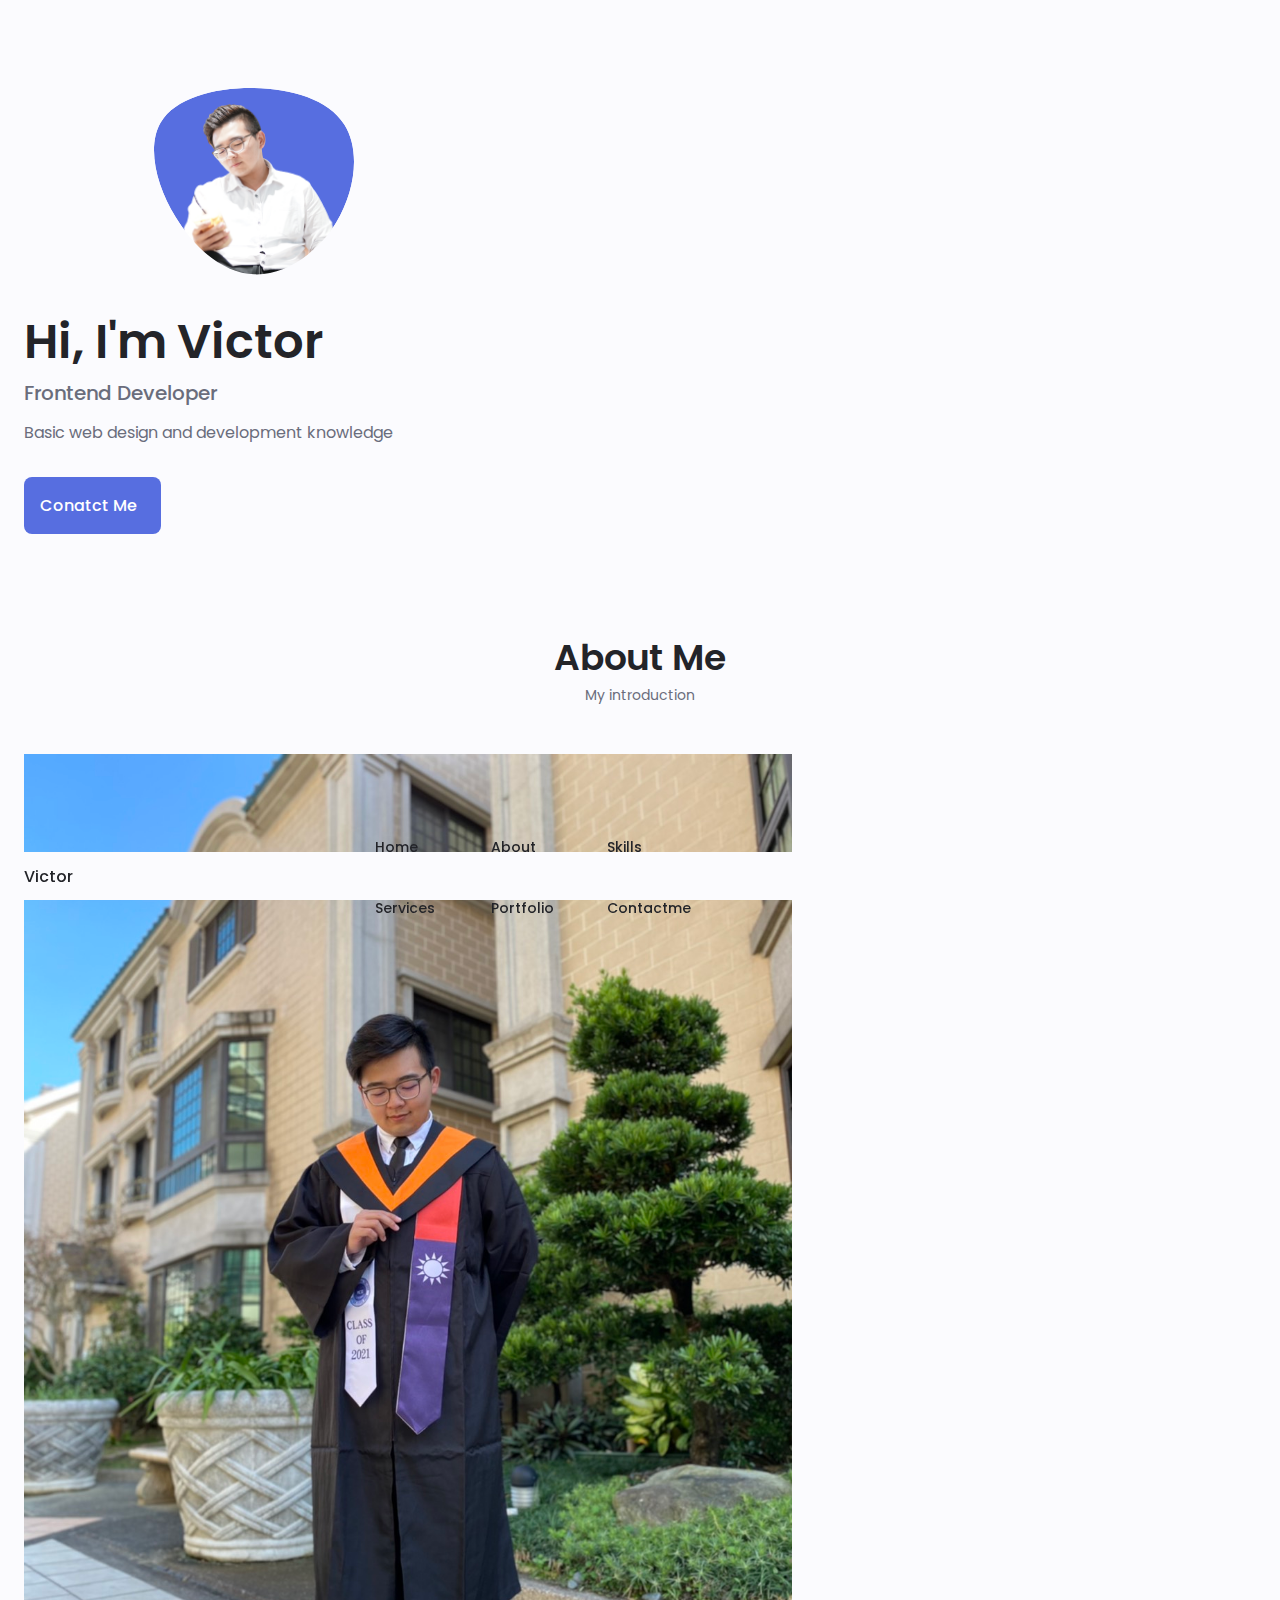
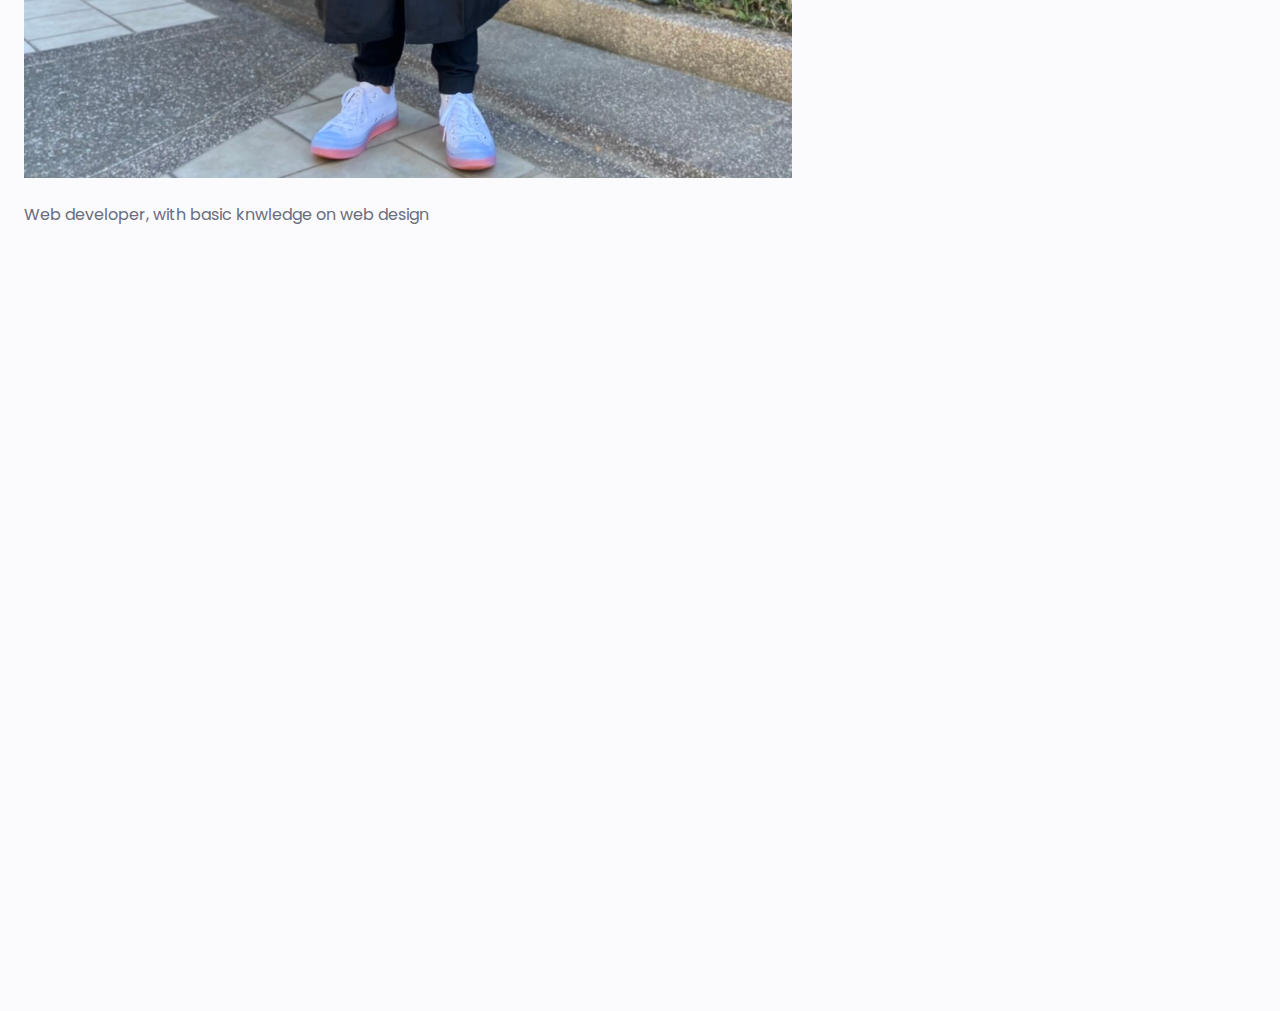
==== Portfolio/index.html @ cc488080 "." ====
<!DOCTYPE html>
<html lang="en">
  <head>
    <meta charset="UTF-8" />
    <meta name="viewport" content="width=device-width, initial-scale=1.0" />
    <!--======================== UNICONS ===========================-->
    <link
      rel="stylesheet"
      href="https://unicons.iconscout.com/release/v4.0.0/css/line.css"
    />
    <!--======================== CSS ===========================-->
    <link rel="stylesheet" href="css/style.css" />
    <title>Portfolio</title>
  </head>
  <body>
    <!--==================== HEADER ====================-->
    <header class="header" id="header">
      <nav class="nav container">
        <a href="#" class="nav__logo">Victor</a>

        <div class="nav__menu" id="nav-menu">
          <ul class="nav__list grid">
            <li class="nav__item">
              <a href="#home" class="nav__link">
                <i class="uil uil-estate nav__icon"></i> Home
              </a>
            </li>
            <li class="nav__item">
              <a href="#about" class="nav__link">
                <i class="uil uil-user nav__icon"></i> About
              </a>
            </li>
            <li class="nav__item">
              <a href="#skills" class="nav__link">
                <i class="uil uil-file-alt nav__icon"></i> Skills
              </a>
            </li>
            <li class="nav__item">
              <a href="#services" class="nav__link">
                <i class="uil uil-briefcase-alt nav__icon"></i> Services
              </a>
            </li>
            <li class="nav__item">
              <a href="#portfolio" class="nav__link">
                <i class="uil uil-scenery nav__icon"></i> Portfolio
              </a>
            </li>
            <li class="nav__item">
              <a href="#contact" class="nav__link">
                <i class="uil uil-message nav__icon"></i> Contactme
              </a>
            </li>
          </ul>
          <i class="uil uil-times nav__close" id="nav-close"></i>
        </div>
        <div class="nav__btns">
          <div class="nav__toggle" id="nav-toggle">
            <i class="uil uil-apps"></i>
          </div>
        </div>
      </nav>
    </header>

    <!--==================== MAIN ====================-->
    <main class="main">
      <!--==================== HOME ====================-->
      <section class="home section" id="home">
        <div class="home__container container grid">
          <div class="home__content grid">
            <div class="home__social">
              <a
                href="https://www.linkedin.com/in/%E5%A5%95%E5%BD%AC-%E5%BE%90-7a8125211/"
                target="_blank"
                class="home__social-icon"
              >
                <i class="uil uil-linkedin-alt"></i>
              </a>
              <a
                href="https://www.instagram.com/victor.0203/"
                target="_blank"
                class="home__social-icon"
              >
                <i class="uil uil-instagram"></i>
              </a>
              <a
                href="https://github.com/hi4u44r306"
                target="_blank"
                class="home__social-icon"
              >
                <i class="uil uil-github-alt"></i>
              </a>
            </div>
            <div class="div home__img">
              <svg
                class="home__blob"
                viewBox="0 0 200 187"
                xmlns="http://www.w3.org/2000/svg"
                xmlns:xlink="http://www.w3.org/1999/xlink"
              >
                <mask id="mask0" mask-type="alpha">
                  <path
                    d="M190.312 36.4879C206.582 62.1187 201.309 102.826 182.328 134.186C163.346 165.547 
                    130.807 187.559 100.226 186.353C69.6454 185.297 41.0228 161.023 21.7403 129.362C2.45775 
                    97.8511 -7.48481 59.1033 6.67581 34.5279C20.9871 10.1032 59.7028 -0.149132 97.9666 
                    0.00163737C136.23 0.303176 174.193 10.857 190.312 36.4879Z"
                  />
                </mask>
                <g mask="url(#mask0)">
                  <path
                    d="M190.312 36.4879C206.582 62.1187 201.309 102.826 182.328 134.186C163.346 
                    165.547 130.807 187.559 100.226 186.353C69.6454 185.297 41.0228 161.023 21.7403 
                    129.362C2.45775 97.8511 -7.48481 59.1033 6.67581 34.5279C20.9871 10.1032 59.7028 
                    -0.149132 97.9666 0.00163737C136.23 0.303176 174.193 10.857 190.312 36.4879Z"
                  />
                  <image
                    class="home__blob-img"
                    x="6"
                    y="-35"
                    xlink:href="img/me.jpg"
                  />
                </g>
              </svg>
            </div>

            <div class="home__data">
              <h1 class="home__title">Hi, I'm Victor</h1>
              <h3 class="home__subtitle">Frontend Developer</h3>
              <p class="home__description">
                Basic web design and development knowledge
              </p>
              <a href="#contact" class="button button--flex">
                Conatct Me <i class="uil uil-message button__icon"></i>
              </a>
            </div>
          </div>
          <div class="div home__scroll">
            <a href="#about" class="home__scroll-button button--flex">
              <i class="uil uil-mouse-alt home__scroll-mouse"></i>
              <span class="home__scroll-name">Scroll down</span>
              <i class="uil uil-arrow-down home__scroll-arrow"></i>
            </a>
          </div>
        </div>
      </section>

      <!--==================== ABOUT ====================-->
      <section class="about section" id="about">
        <h2 class="section__title">About Me</h2>
        <span class="section__subtitle">My introduction</span>

        <div class="about__container container grid">
          <img src="img/victor.jpg" alt="" class="about__img" />
          <div class="about__data">
            <p class="about__description">
              Web developer, with basic knwledge on web design
            </p>
          </div>
        </div>
      </section>

      <!--==================== SKILLS ====================-->
      <section class="skills section" id="skills"></section>

      <!--==================== QUALIFICATION ====================-->
      <section class="qualification section"></section>

      <!--==================== SERVICES ====================-->
      <section class="services section" id="services"></section>

      <!--==================== PORTFOLIO ====================-->
      <section class="portfolio section" id="portfolio"></section>

      <!--==================== PROJECT IN MIND ====================-->
      <section class="project section"></section>

      <!--==================== TESTIMONIAL ====================-->
      <section class="testimonial section"></section>

      <!--==================== CONTACT ME ====================-->
      <section class="contact section" id="contact"></section>
    </main>

    <!--==================== FOOTER ====================-->
    <footer class="footer"></footer>

    <!--==================== SCROLL TOP ====================-->

    <!--==================== SWIPER JS ====================-->
    <script src=""></script>

    <!--==================== MAIN JS ====================-->
    <script src="js/main.js"></script>
  </body>
</html>
---- Portfolio/css/style.css ----
/* =============Google Fonts ============*/
@import url('https://fonts.googleapis.com/css2?family=Poppins:wght@400;500;600&display=swap');

/* ============= Variables Css ============*/
:root {
    --header-height: 3rem;

    /* ============Colors===========*/
    --hue-color: 230;
    /* HSL Color */
    --first-color: hsl(var(--hue-color), 69%, 61%);
    --first-color-second: hsl(var(--hue-color), 69%, 61%);
    --first-color-alt: hsl(var(--hue-color), 57%, 53%);
    --first-color-lighter:hsl(var(--hue-color), 92%, 85%);
    --title-color:hsl(var(--hue-color), 8%, 15%);
    --text-color:hsl(var(--hue-color), 8%, 45%);
    --text-color-light: hsl(var(--hue-color), 8%, 65%);
    --input-color: hsl(var(--hue-color), 70%, 96%);
    --body-color: hsl(var(--hue-color), 60%, 99%);
    --container-color: #fff;

    /*========== Font and typography ==========*/
    --body-font:'Poppins', sans-serif; ;

    /* .5rem = 8px, 1rem = 16px, 1.5rem = 24px ... */
    --big-font-size: 2rem ;
    --h1-font-size: 1.5rem;
    --h2-font-size: 1.25rem ;
    --h3-font-size: 1.125rem ;
    --normal-font-size: .938rem ;
    --small-font-size: .813rem ;
    --smaller-font-size: .75rem ;

    /*========== Font weight ==========*/
    --font-medium: 500 ;
    --font-semi-bold: 600;

    /*========== Margenes Bottom ==========*/
    /* .25rem = 4px, .5rem = 8px, .75rem = 12px ... */
    --mb-0-25: .25rem;
    --mb-0-5: .5rem;
    --mb-0-75: .75rem;
    --mb-1: 1rem;
    --mb-1-5: 1.5rem;
    --mb-2: 2rem;
    --mb-2-5: 2.5rem;
    --mb-3: 3rem;

    /*========== z index ==========*/
    --z-tooltip: 10;
    --z-fixed: 100;
    --z-modal: 1000;
}

/* Font size for large devices */
@media screen and (min-width: 968px) {
    :root {
        --big-font-size: 3rem ;
        --h1-font-size: 2.25rem;
        --h2-font-size: 1.5rem;
        --h3-font-size: 1.25rem;
        --normal-font-size: 1rem;
        --small-font-size: .875rem;
        --smaller-font-size: .813rem;
    }
}

/*========== Variables Dark theme ==========*/


/*========== Button Dark/Light ==========*/


/*==================== BASE ====================*/
*{
    box-sizing: border-box;
    padding: 0;
    margin: 0;
}

html{
    scroll-behavior: smooth;
}

body{
    margin: 0 0 var(--header-height) 0;
    font-family: var(--body-font);
    font-size: var(--normal-font-size);
    background-color: var(--body-color);
    color: var(--text-color);
}

h1,h2,h3,h4{
    color: var(--title-color);
    font-weight: var(--font-semi-bold);
}

ul{
    list-style: none;
}

a{
    text-decoration: none;
}

img{
    max-width: 100%;
    height: auto;
}
/*==================== REUSABLE CSS CLASSES ====================*/
.section{
    padding: 2rem 0 4rem;
}

.section__title{
    font-size: var(--h1-font-size);
}

.section__subtitle{
    display: block;
    font-size: var(--small-font-size);
    margin-bottom: var(--mb-3);
}

.section__title,
.section__subtitle{
    text-align: center;
}

/*==================== LAYOUT ====================*/
.container{
    max-width: 768px;
    margin-left: var(--mb-1-5);
    margin-right: var(--mb-1-5);
}

.grid{
    display: grid;
    gap: 1.5rem;
}

.header{
    width: 100%;
    position: fixed;
    bottom: 0;
    left:0;
    z-index: var(--z-fixed);
    background-color: var(--body-color);
}
/*==================== NAV ====================*/
.nav{
    max-width: 968px;
    height: var(--header-height);
    display: flex;
    justify-content: space-between;
    align-items: center;
} 

.nav__logo,
.nav__toggle{
    color: var(--title-color);
    font-weight: var(--font-medium);
}

.nav__logo:hover{
    color: var(--first-color);
}

.nav__toggle{
    font-size: 1.1rem;
    cursor: pointer;
}

.nav__toggle:hover{
    color:var(--first-color)
}

@media screen and (max-width: 767px) {
    .nav__menu{
        position: fixed;
        bottom: -100%;
        left: 0;
        width: 100%;
        background-color: var(--body-color);
        padding: 2rem 1.5rem 4rem;
        box-shadow: 0 -1px 4px rgba(0,0,0,.15);
        border-radius: 1.5rem 1.5rem 0 0;
        transition: .3s;
    }
}

.nav__list{
    grid-template-columns: repeat(3, 1fr);
    gap: 2rem;
}

.nav__link{
    display: block;
    flex-direction: column;
    align-items: center;
    font-size: var(--small-font-size);
    color: var(--title-color);
    font-weight: var(--font-medium);
}

.nav__link:hover{
    color:var(--first-color);
}

.nav__icon{
    font-size: 1.2rem;
}

.nav__close{
    position: absolute;
    right: 1.3rem;
    bottom: .5rem;
    font-size: 1.5rem;
    cursor: pointer;
    color: var(--first-color);
}

.nav_close:hover{
    color: var(--first-color-alt);
}
/* show menu */
.show-menu{
    bottom: 0;
}

/* Active link */


/* Change background header */


/*==================== HOME ====================*/
.home__container{
    gap: 1rem;
}

.home__content{
    grid-template-columns: .5fr 3fr;
    padding-top: 3.5rem;
    align-items: center;
}

.home__social{
    display: grid;
    grid-template-columns: max-content;
    row-gap: 1rem;
}

.home__social-icon{
    font-size: 1.25rem;
    color: var(--first-color);
}

.home__social-icon:hover{
    color: var(--first-color-alt);
}

.home__blob{
    width: 200px;
    fill: var(--first-color);
}

.home__blob-img{
    width: 200px;
}

.home__data{
    grid-column: 1/3;
}

.home__title{
    font-size: var(--big-font-size);
}

.home__subtitle{
    font-size: var(--h3-font-size);
    color: var(--text-color);
    font-weight: var(--font-medium);
    margin-bottom: var(--mb-0-75);
}

.home__description{
    margin-bottom: var(--mb-2);
}

.home__scroll{
    display: none;
}

.home__scroll-button{
    color: var(--first-color);
    transition: .3s;
}

.home__scroll-button:hover{
    transform: translateY(.25rem);
}

.home__scroll-mouse{
    font-size: 2rem;
}

.home__scroll-name{
    font-size: var(--small-font-size);
    color: var(--title-color);
    font-weight: var(--font-medium);
    margin-right: var(--mb-0-25);
}

.home__scroll-arrow{
    font-size: 1.25rem;
}
/*==================== BUTTONS ====================*/
.button{
    display: inline-block;
    background-color: var(--first-color);
    color: #fff;
    padding: 1rem;
    border-radius: .5rem;
    font-weight: var(--font-medium);
}

.button:hover{
    background-color: var(--first-color-alt);
}

.button__icon{
    font-size: 1.25rem;
    margin-left: var(--mb-0-5);
    transition: .3s;
}

.button--flex{
    display: inline-flex;
    align-items: center;
}

/*==================== ABOUT ====================*/


/*==================== SKILLS ====================*/


/*==================== QUALIFICATION ====================*/


/*==================== SERVICES ====================*/


/* Active Modal */


/*==================== PORTFOLIO ====================*/


/*==================== PROJECT IN MIND ====================*/


/*==================== TESTIMONIAL ====================*/


/*==================== CONTACT ME ====================*/


/*==================== FOOTER ====================*/


/*========== SCROLL UP ==========*/


/* Show scroll */


/*========== SCROLL BAR ==========*/


/*==================== MEDIA QUERIES ====================*/
/* For small devices */


/* For medium devices */


/* For large devices */
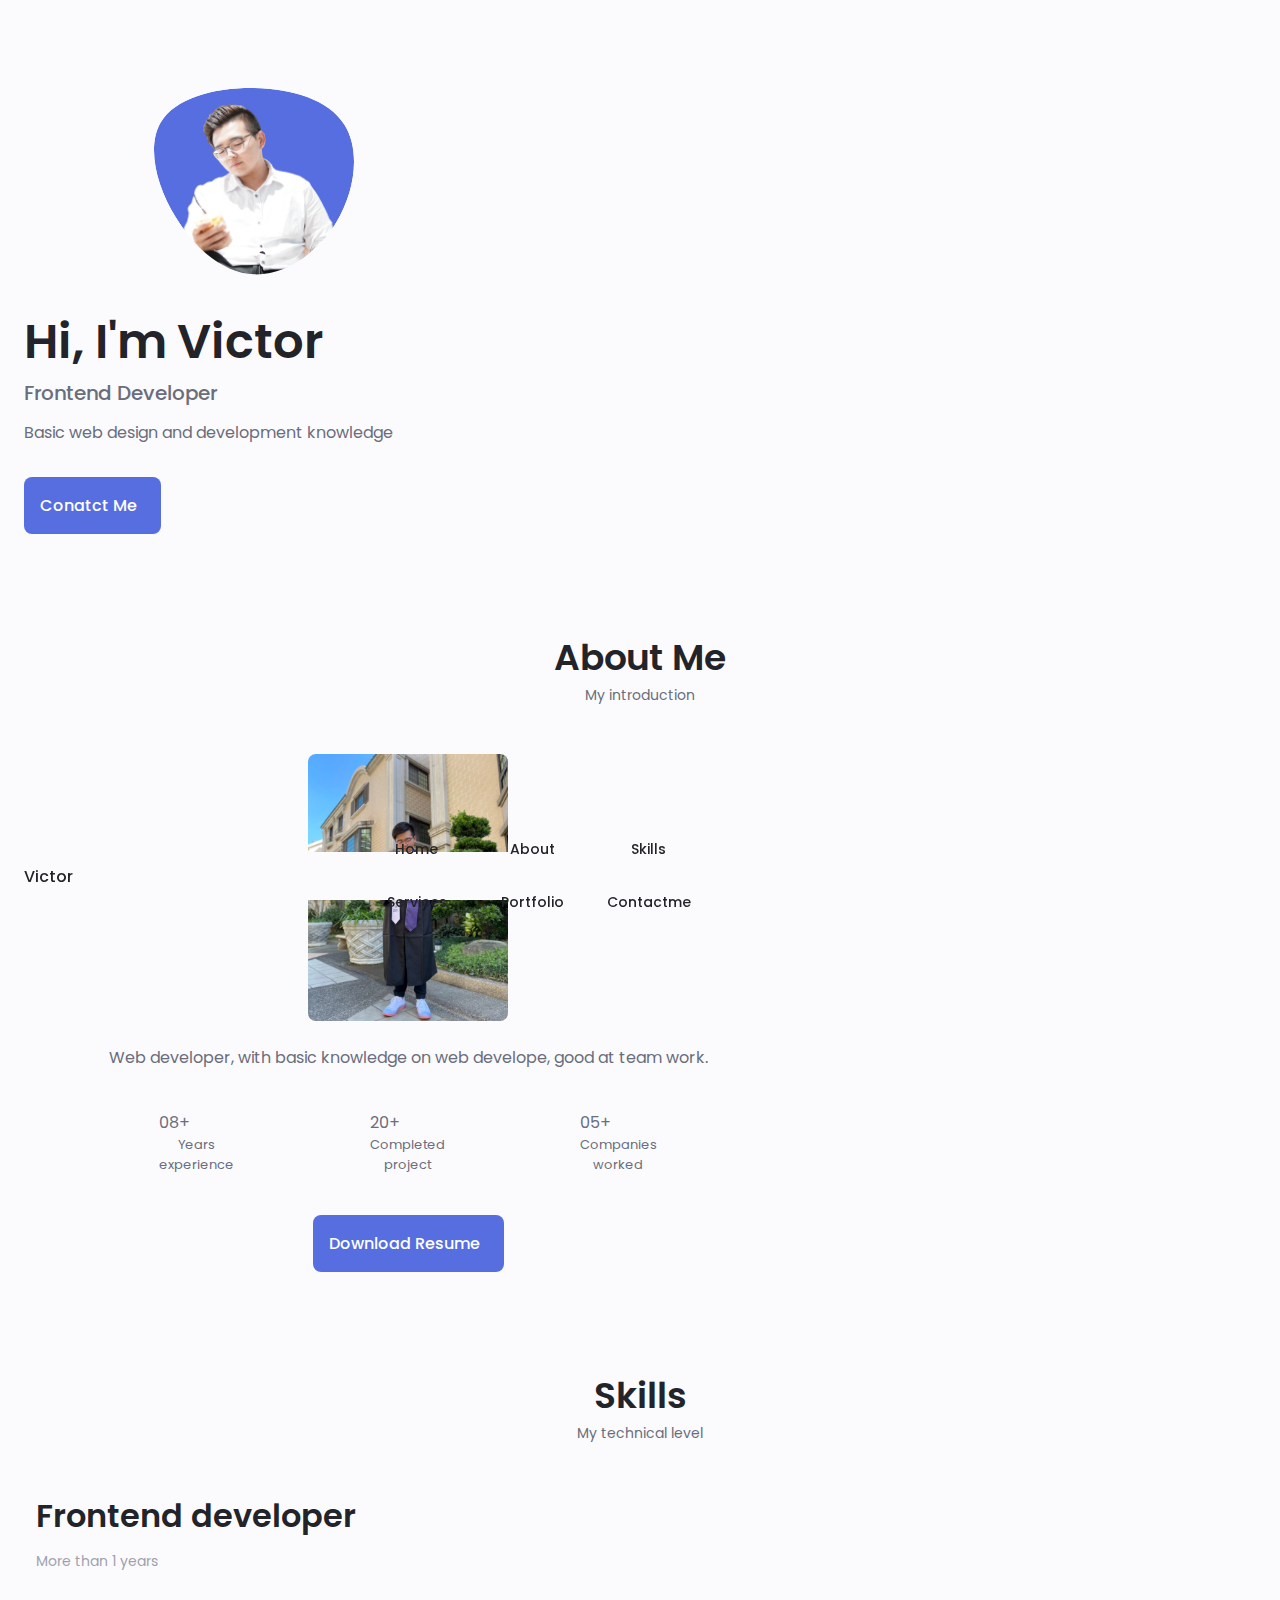
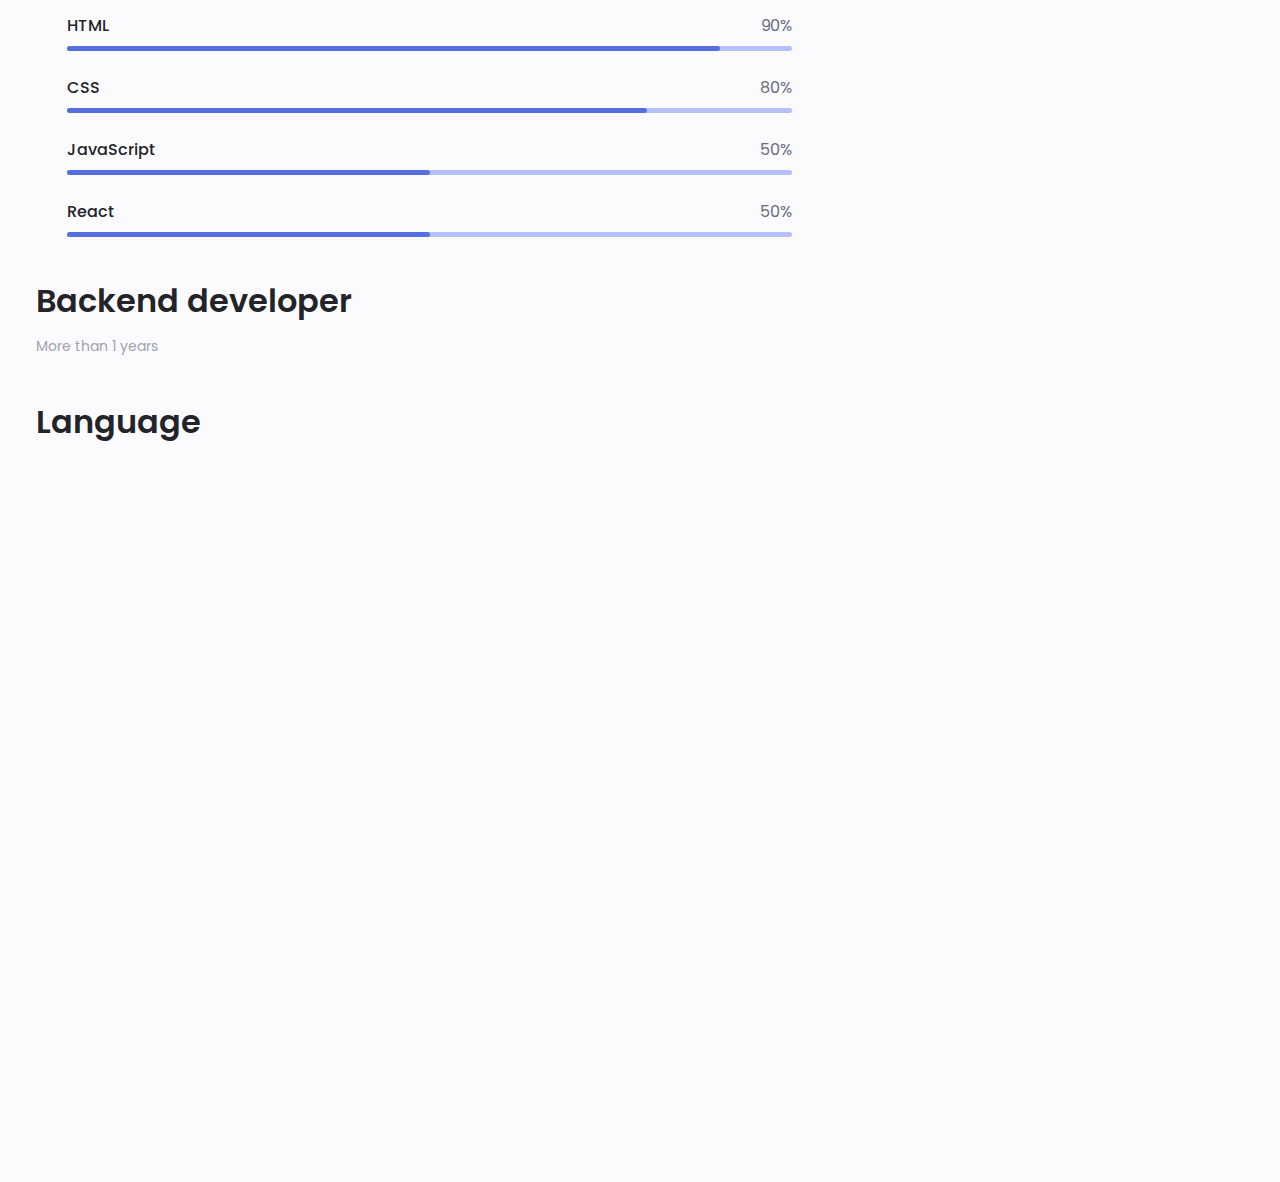
==== commit a375947a: "need to fix toggle skills part" ====
--- a/Portfolio/index.html
+++ b/Portfolio/index.html
@@ -152,14 +152,184 @@
           <img src="img/victor.jpg" alt="" class="about__img" />
           <div class="about__data">
             <p class="about__description">
-              Web developer, with basic knwledge on web design
+              Web developer, with basic knowledge on web develope, good at team
+              work.
             </p>
+            <div class="about__info">
+              <div>
+                <span class="about__into-title">08+</span>
+                <span class="about__info-name">Years <br />experience</span>
+              </div>
+              <div>
+                <span class="about__into-title">20+</span>
+                <span class="about__info-name">Completed <br />project</span>
+              </div>
+              <div>
+                <span class="about__into-title">05+</span>
+                <span class="about__info-name">Companies<br />worked</span>
+              </div>
+            </div>
+            <div class="about__buttons">
+              <a download="" href="pdf/resume.pdf" class="button button--flex">
+                Download Resume<i class="uil uil-download-alt button__icon"></i>
+              </a>
+            </div>
           </div>
         </div>
       </section>
 
       <!--==================== SKILLS ====================-->
-      <section class="skills section" id="skills"></section>
+      <section class="skills section" id="skills">
+        <h2 class="section__title">Skills</h2>
+        <span class="section__subtitle">My technical level</span>
+
+        <div class="skills__container container grid">
+          <div>
+            <!--================Skills 1=================-->
+            <div class="skills_content skills__open">
+              <div class="skills__header">
+                <i class="uil uil-brackets-curly skills__icon"></i>
+
+                <div>
+                  <h1 class="skills__titles">Frontend developer</h1>
+                  <span class="skills__subtitle">More than 1 years</span>
+                </div>
+
+                <i class="uil uil-angle-down skills__arrow"></i>
+              </div>
+
+              <div class="skills__list grid">
+                <div class="skills__data">
+                  <div class="skills__titles">
+                    <h3 class="skills__name">HTML</h3>
+                    <span class="skills__number">90%</span>
+                  </div>
+                  <div class="skills__bar">
+                    <span class="skills__percentage skills__html"></span>
+                  </div>
+                </div>
+
+                <div class="skills__data">
+                  <div class="skills__titles">
+                    <h3 class="skills__name">CSS</h3>
+                    <span class="skills__number">80%</span>
+                  </div>
+                  <div class="skills__bar">
+                    <span class="skills__percentage skills__css"></span>
+                  </div>
+                </div>
+
+                <div class="skills__data">
+                  <div class="skills__titles">
+                    <h3 class="skills__name">JavaScript</h3>
+                    <span class="skills__number">50%</span>
+                  </div>
+                  <div class="skills__bar">
+                    <span class="skills__percentage skills__js"></span>
+                  </div>
+                </div>
+
+                <div class="skills__data">
+                  <div class="skills__titles">
+                    <h3 class="skills__name">React</h3>
+                    <span class="skills__number">50%</span>
+                  </div>
+                  <div class="skills__bar">
+                    <span class="skills__percentage skills__react"></span>
+                  </div>
+                </div>
+              </div>
+            </div>
+            <!--================Skills 2=================-->
+            <div class="skills_content skills__close">
+              <div class="skills__header">
+                <i class="uil uil-server-network skills__icon"></i>
+                <div>
+                  <h1 class="skills__titles">Backend developer</h1>
+                  <span class="skills__subtitle">More than 1 years</span>
+                </div>
+
+                <i class="uil uil-angle-down skills__arrow"></i>
+              </div>
+
+              <div class="skills__list grid">
+                <div class="skills__data">
+                  <div class="skills__titles">
+                    <h3 class="skills__name">MySQL</h3>
+                    <span class="skills__number">50%</span>
+                  </div>
+                  <div class="skills__bar">
+                    <span class="skills__percentage skills__sql"></span>
+                  </div>
+                </div>
+
+                <div class="skills__data">
+                  <div class="skills__titles">
+                    <h3 class="skills__name">Firebase</h3>
+                    <span class="skills__number">80%</span>
+                  </div>
+                  <div class="skills__bar">
+                    <span class="skills__percentage skills__firebase"></span>
+                  </div>
+                </div>
+
+                <div class="skills__data">
+                  <div class="skills__titles">
+                    <h3 class="skills__name">Python</h3>
+                    <span class="skills__number">60%</span>
+                  </div>
+                  <div class="skills__bar">
+                    <span class="skills__percentage skills__python"></span>
+                  </div>
+                </div>
+              </div>
+            </div>
+            <!--================Skills 3=================-->
+            <div class="skills_content skills__close">
+              <div class="skills__header">
+                <i class="uil uil-letter-chinese-a skills__icon"></i>
+                <div>
+                  <h1 class="skills__titles">Language</h1>
+                </div>
+
+                <i class="uil uil-angle-down skills__arrow"></i>
+              </div>
+
+              <div class="skills__list grid">
+                <div class="skills__data">
+                  <div class="skills__titles">
+                    <h3 class="skills__name">Chinese</h3>
+                    <span class="skills__number">100%</span>
+                  </div>
+                  <div class="skills__bar">
+                    <span class="skills__percentage skills__ch"></span>
+                  </div>
+                </div>
+
+                <div class="skills__data">
+                  <div class="skills__titles">
+                    <h3 class="skills__name">English</h3>
+                    <span class="skills__number">85%</span>
+                  </div>
+                  <div class="skills__bar">
+                    <span class="skills__percentage skills__firebase"></span>
+                  </div>
+                </div>
+
+                <div class="skills__data">
+                  <div class="skills__titles">
+                    <h3 class="skills__name">Taiwanese</h3>
+                    <span class="skills__number">75%</span>
+                  </div>
+                  <div class="skills__bar">
+                    <span class="skills__percentage skills__tw"></span>
+                  </div>
+                </div>
+              </div>
+            </div>
+          </div>
+        </div>
+      </section>
 
       <!--==================== QUALIFICATION ====================-->
       <section class="qualification section"></section>
--- a/Portfolio/css/style.css
+++ b/Portfolio/css/style.css
@@ -32,7 +32,7 @@
     --smaller-font-size: .75rem ;
 
     /*========== Font weight ==========*/
-    --font-medium: 500 ;
+    --font-medium: 500;
     --font-semi-bold: 600;
 
     /*========== Margenes Bottom ==========*/
@@ -195,7 +195,7 @@
 }
 
 .nav__link{
-    display: block;
+    display: flex;
     flex-direction: column;
     align-items: center;
     font-size: var(--small-font-size);
@@ -341,11 +341,159 @@
 }
 
 /*==================== ABOUT ====================*/
+.about__img{
+    width: 200px;
+    border-radius: .5rem;
+    justify-self: center;
+    align-self: center; 
+}
+
+.about__description{
+    text-align: center;
+    margin-bottom: var(--mb-2-5);
+}
+
+.about__info{
+    display: flex;
+    justify-content: space-evenly;
+    margin-bottom: var(--mb-2-5);
+}
+
+.about__info-title{
+    font-size: var(--h2-font-size);
+    font-weight: var(--font-semi-bold);
+    color: var(--title-color);
+}
+
+.about__info-name{
+    font-size: var(--smaller-font-size);
+}
+
+.about__info-title,
+.about__info-name{
+    display: block;
+    text-align: center;
+}
+
+.about__buttons{
+    display: flex;
+    justify-content: center;
+}
 
 
 /*==================== SKILLS ====================*/
-
-
+.skills__container{
+    row-gap: 0;
+}
+
+.skills__header{
+    display: flex;
+    align-items: center;
+    margin-bottom: var(--mb-2-5);
+    cursor: pointer;
+}
+
+.skills__icon,
+.skills__arrow{
+    font-size: 2rem;
+    color: var(--first-color);
+}
+
+.skills__icon{
+    margin-right: var(--mb-0-75);
+}
+
+.skill__title{
+    font-size: var(--h3-font-size);
+}
+
+.skills__subtitle{
+    font-size: var(--small-font-size);
+    color: var(--text-color-light);
+}
+
+.skills__arrow{
+    margin-left: auto;
+    transition: .4s;
+}
+
+.skills__list{
+    row-gap: 1.5rem;
+    padding-left: 2.7rem;
+}
+
+.skills__titles{
+    display: flex;
+    justify-content: space-between;
+    margin-bottom: var(--mb-0-5);
+}
+
+.skills__name{
+    font-size: var(--normal-font-size);
+    font-weight: var(--font-medium);
+}
+
+.skills__bar,
+.skills__percentage{
+    height: 5px;
+    border-radius: .25rem;
+}
+
+.skills__bar{
+    background-color: var(--first-color-lighter);
+}
+
+.skills__percentage{
+    display: block;
+    background-color: var(--first-color);
+}
+/* Frontend Skills */
+.skills__html{
+    width: 90%;
+}
+.skills__css{
+    width: 80%;
+}
+.skills__js{
+    width: 50%;
+}
+.skills__react{
+    width: 50%;
+}
+/* Backend Skills */
+.skills__sql{
+    width: 50%;
+}
+.skills__firebase{
+    width: 80%;
+}
+.skills__python{
+    width: 60%;
+}
+/* Languages */
+.skills__ch{
+    width: 100%;
+}
+.skills__en{
+    width: 85%;
+}
+.skills__tw{
+    width: 75%;
+}
+
+.skills__close .skills__list{
+    height: 0;
+    overflow: hidden;
+}
+
+.skills__open .skills__list{
+    height: max-content;
+    margin-bottom: var(--mb-2-5);
+}
+
+.skills__open .skills__arrow{
+    transform: rotate(-180deg);
+}
 /*==================== QUALIFICATION ====================*/
 
 
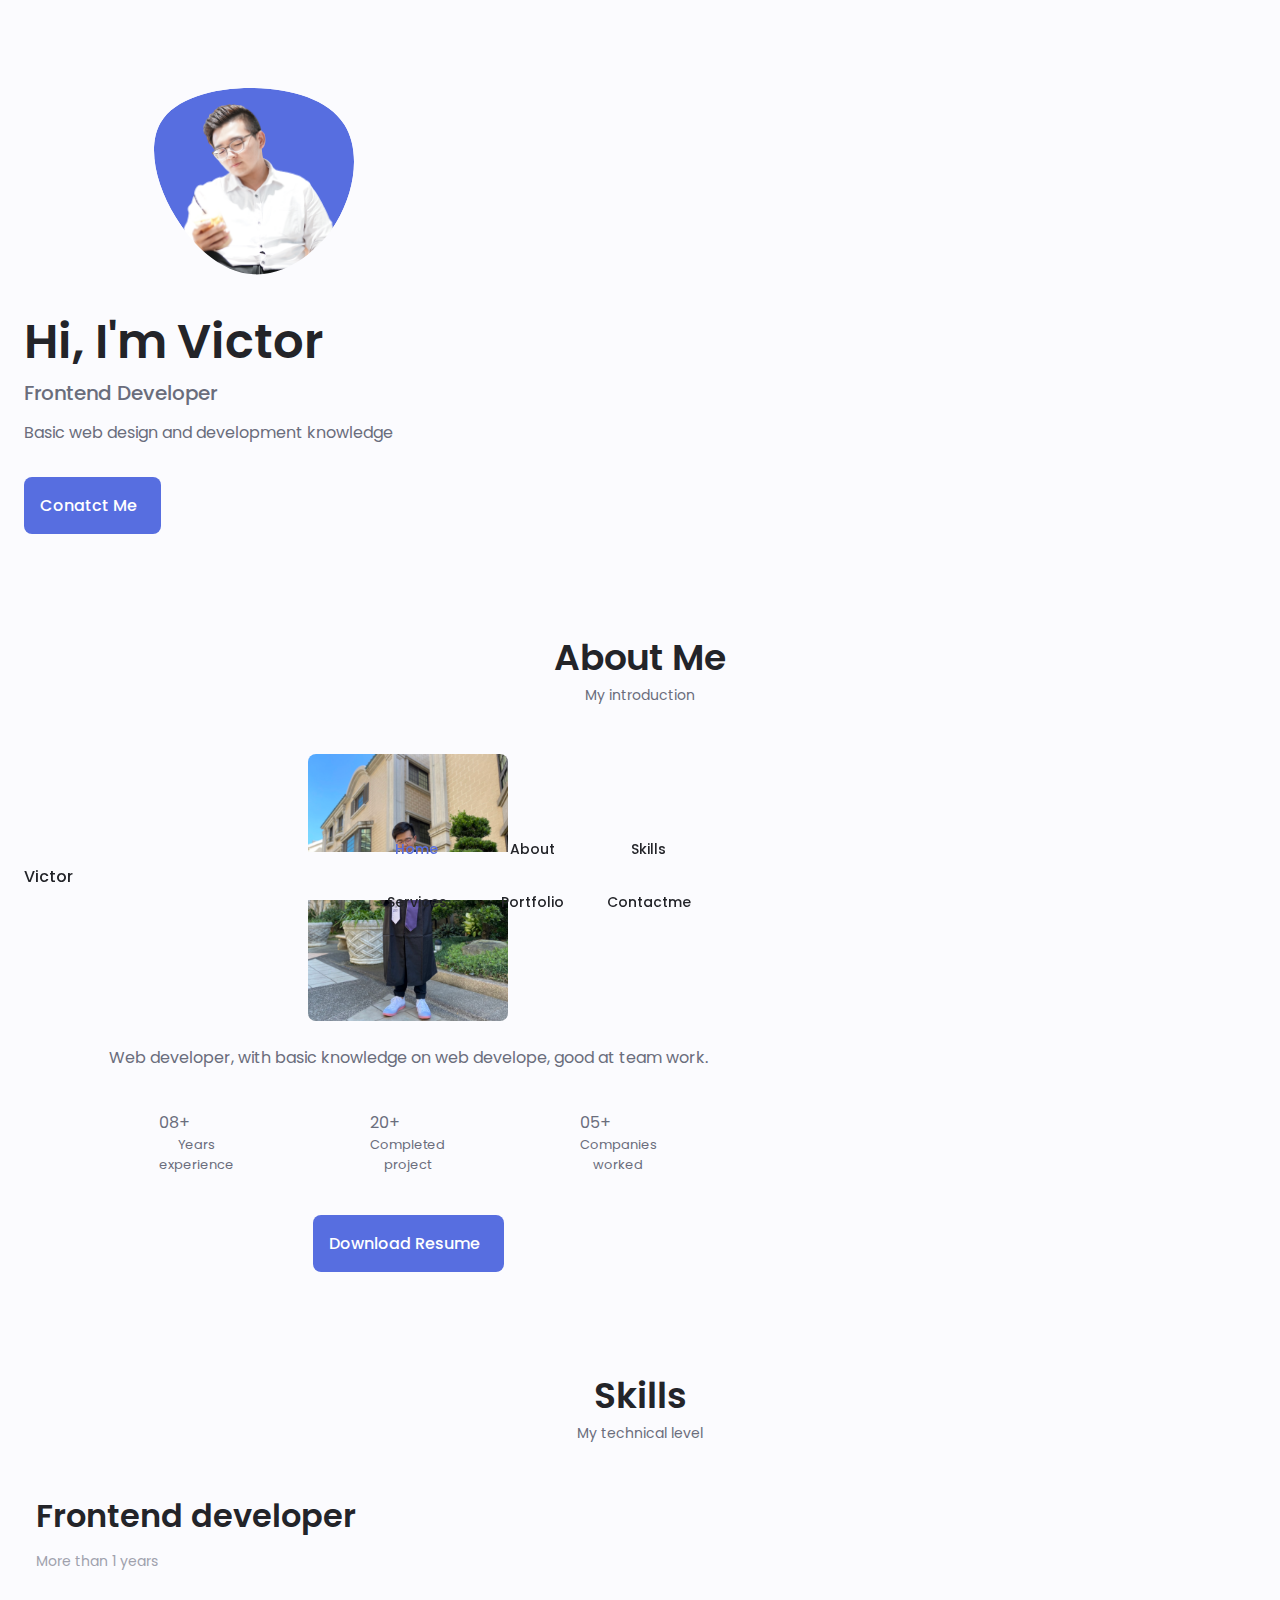
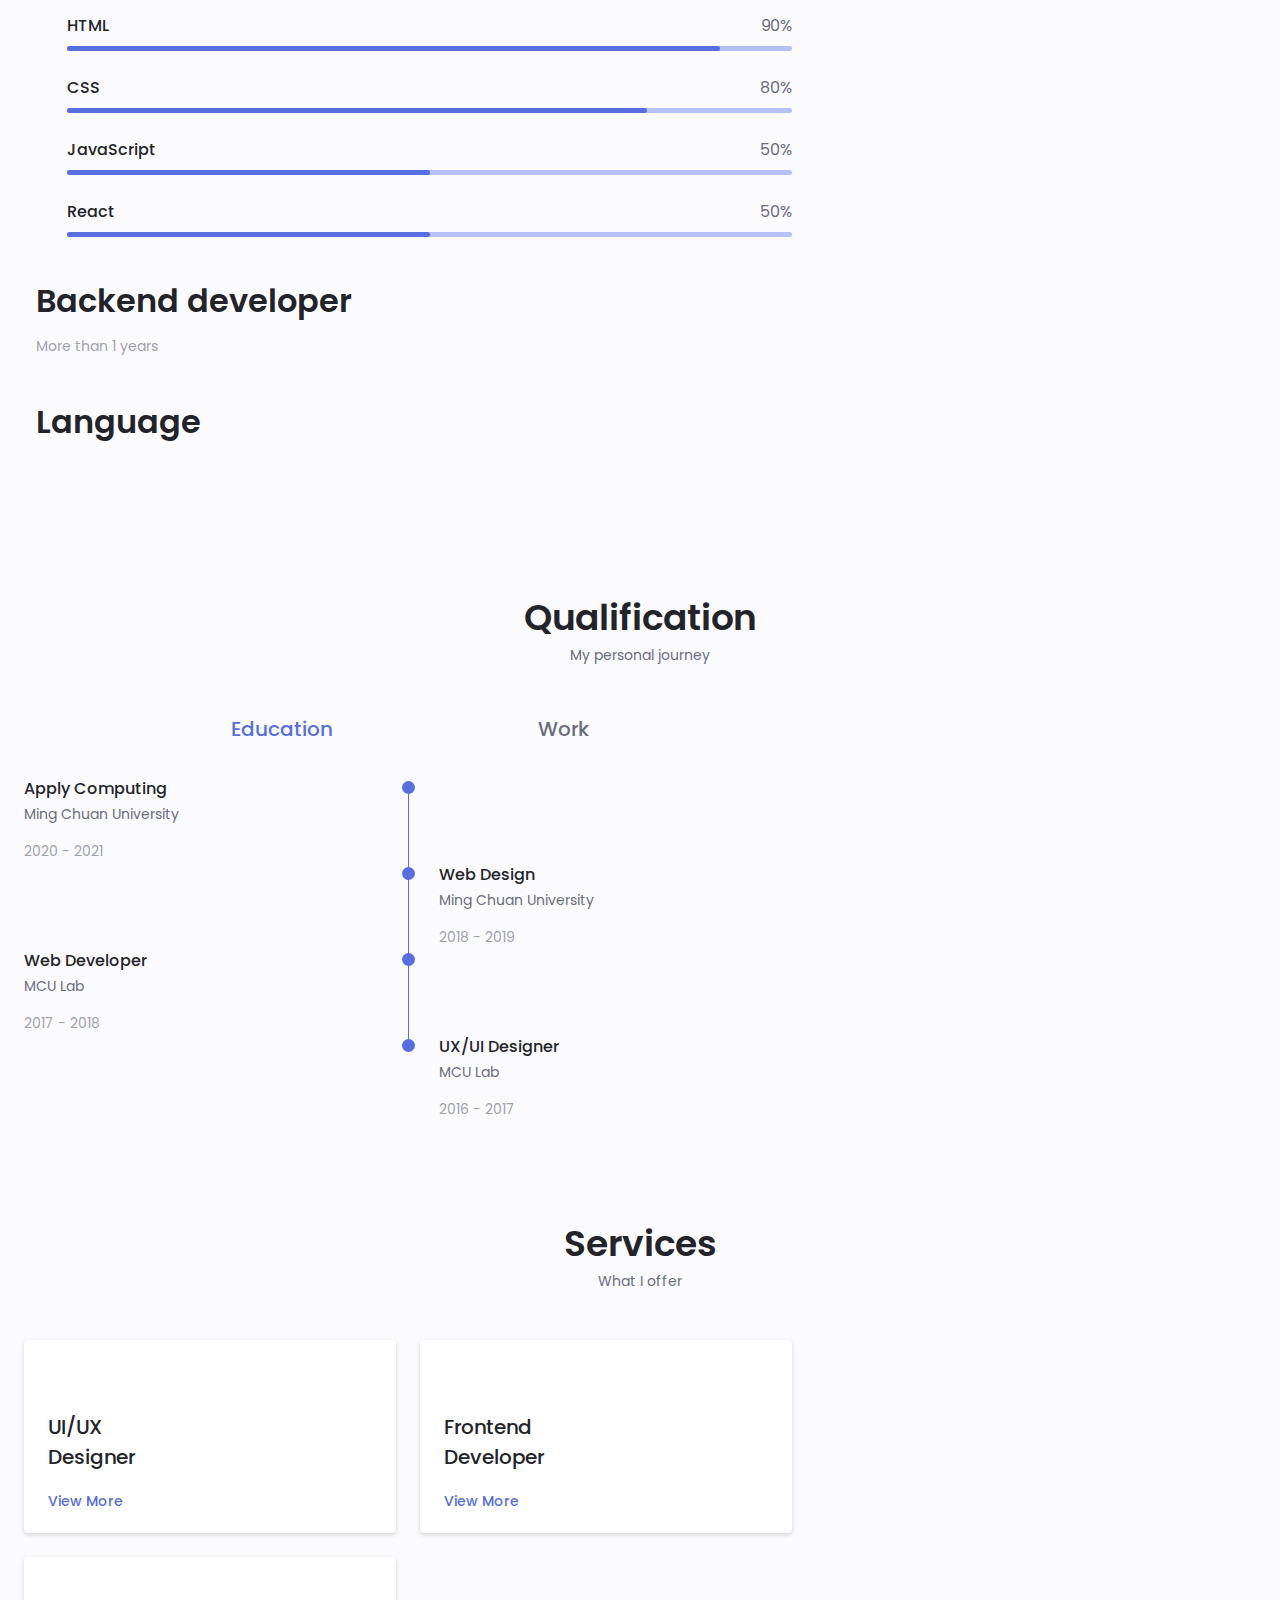
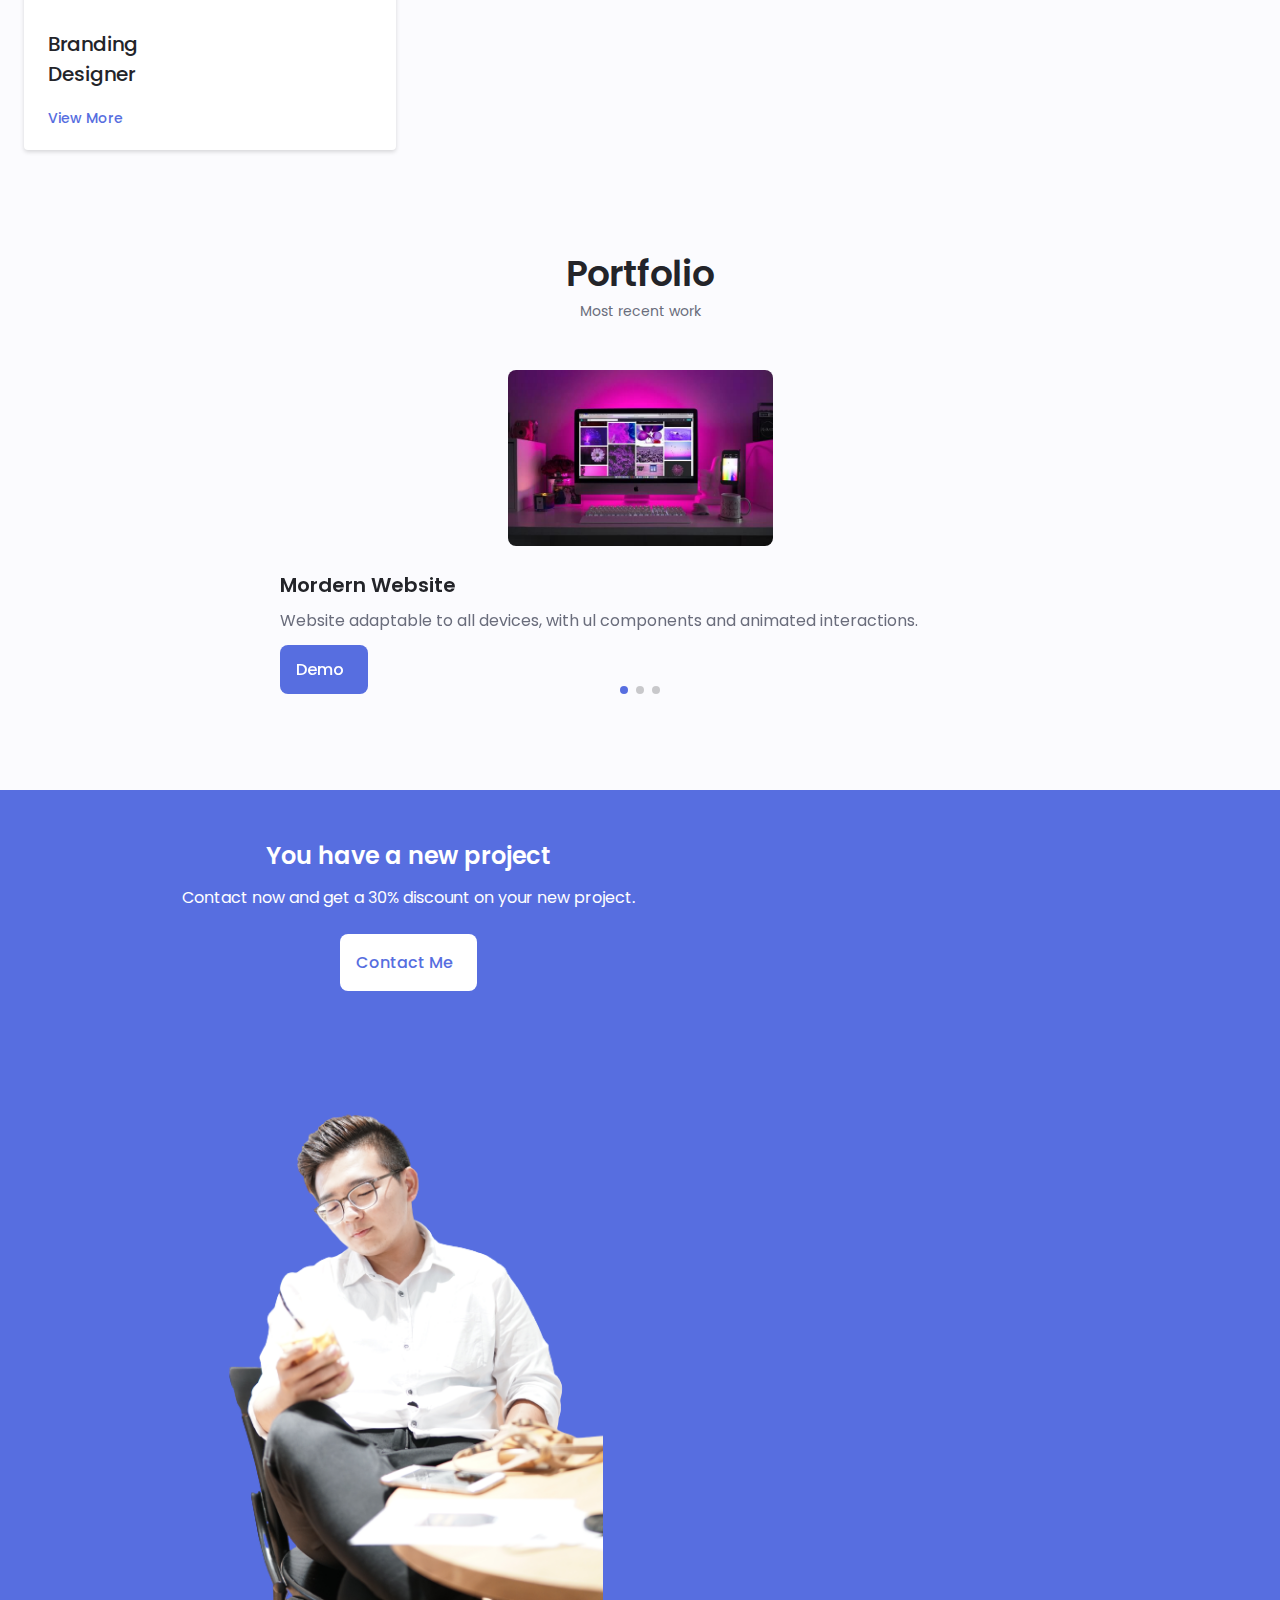
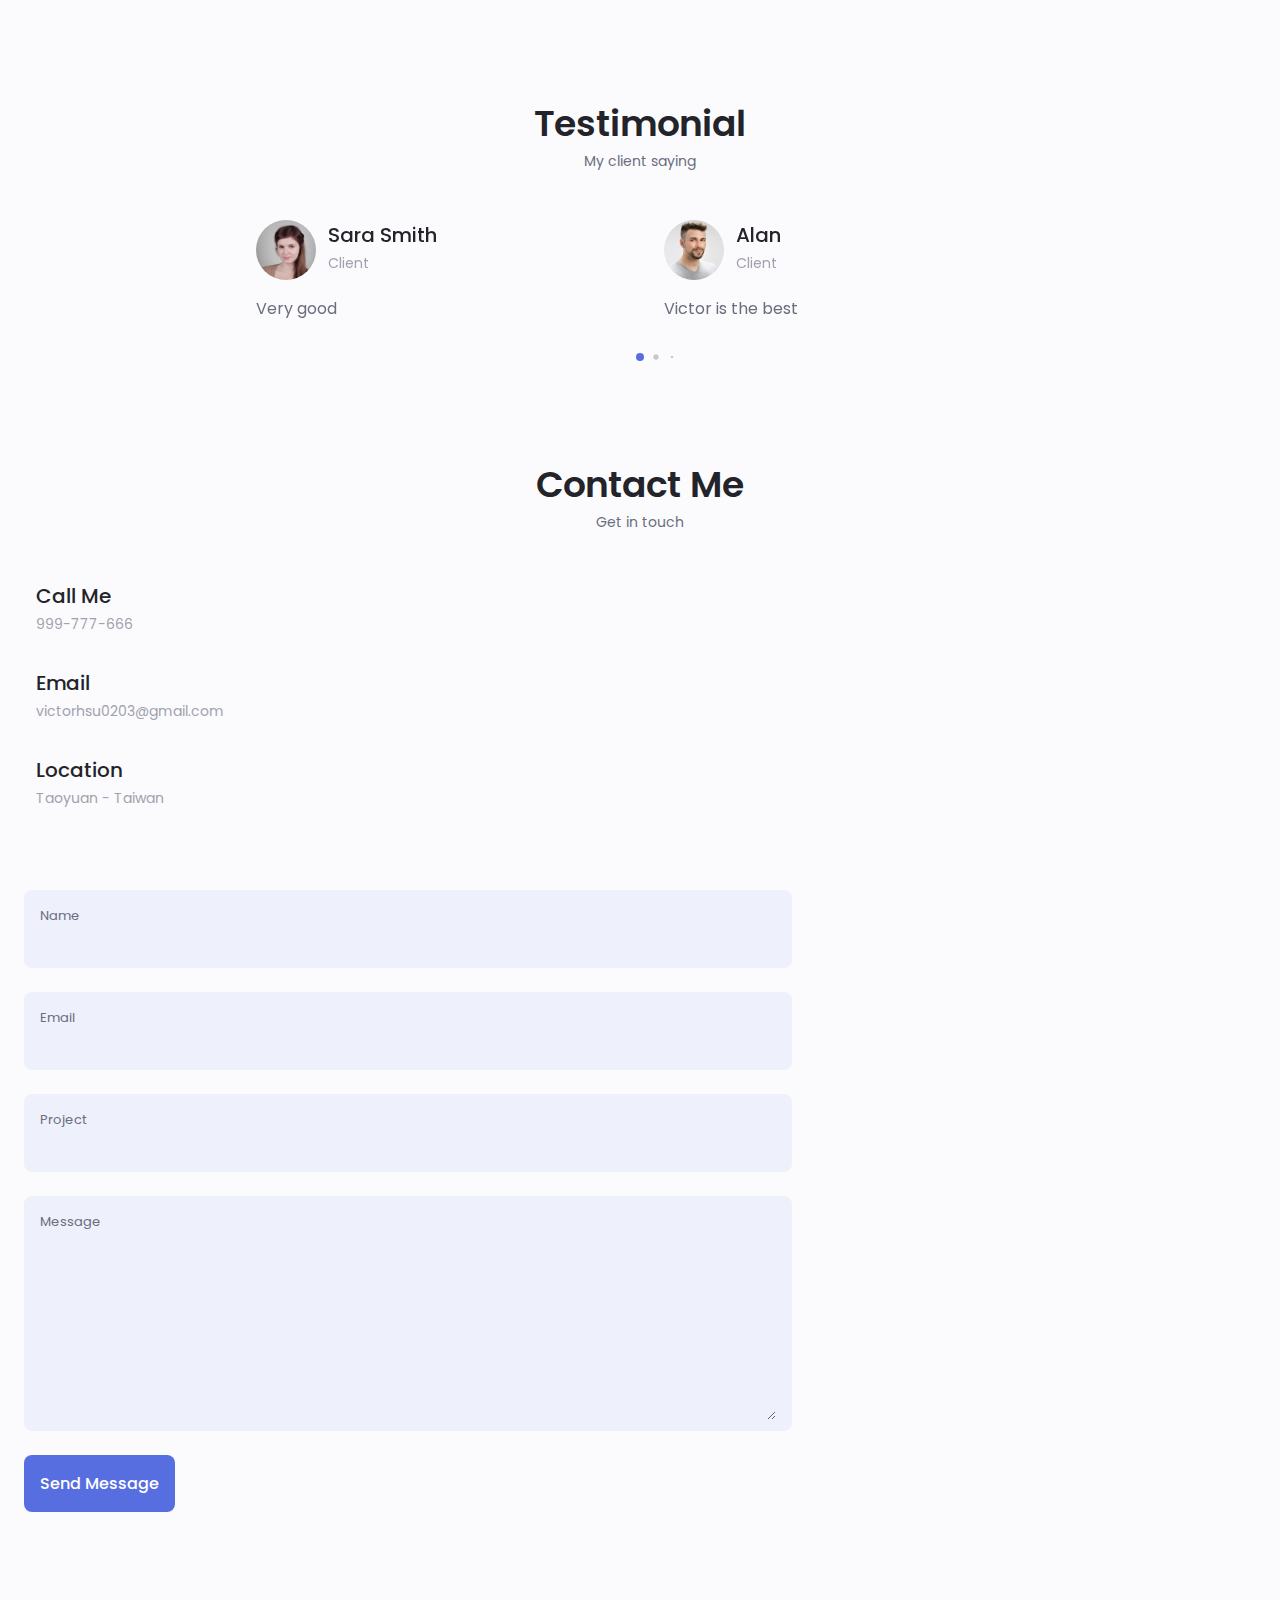
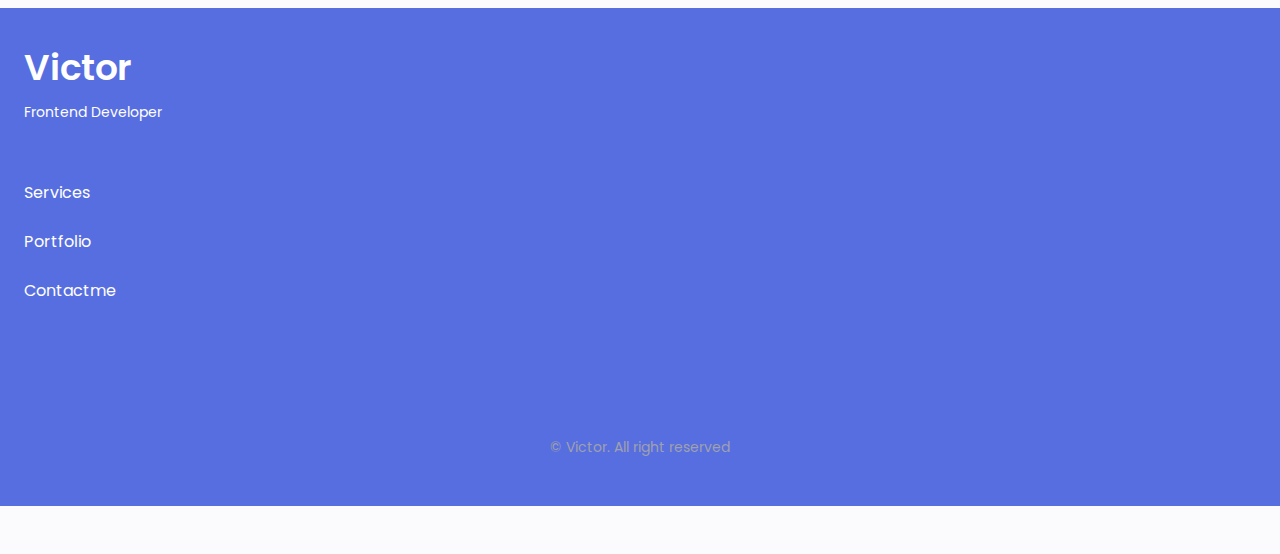
==== commit 7dad1636: "Fix everything" ====
--- a/Portfolio/index.html
+++ b/Portfolio/index.html
@@ -10,6 +10,10 @@
     />
     <!--======================== CSS ===========================-->
     <link rel="stylesheet" href="css/style.css" />
+
+    <!--======================== SWIPER CSS ===========================-->
+    <link rel="stylesheet" href="css/swiper-bundle.min.css" />
+
     <title>Portfolio</title>
   </head>
   <body>
@@ -21,7 +25,7 @@
         <div class="nav__menu" id="nav-menu">
           <ul class="nav__list grid">
             <li class="nav__item">
-              <a href="#home" class="nav__link">
+              <a href="#home" class="nav__link active-link">
                 <i class="uil uil-estate nav__icon"></i> Home
               </a>
             </li>
@@ -186,7 +190,7 @@
         <div class="skills__container container grid">
           <div>
             <!--================Skills 1=================-->
-            <div class="skills_content skills__open">
+            <div class="skills__content skills__open">
               <div class="skills__header">
                 <i class="uil uil-brackets-curly skills__icon"></i>
 
@@ -241,7 +245,7 @@
               </div>
             </div>
             <!--================Skills 2=================-->
-            <div class="skills_content skills__close">
+            <div class="skills__content skills__close">
               <div class="skills__header">
                 <i class="uil uil-server-network skills__icon"></i>
                 <div>
@@ -285,7 +289,7 @@
               </div>
             </div>
             <!--================Skills 3=================-->
-            <div class="skills_content skills__close">
+            <div class="skills__content skills__close">
               <div class="skills__header">
                 <i class="uil uil-letter-chinese-a skills__icon"></i>
                 <div>
@@ -332,31 +336,633 @@
       </section>
 
       <!--==================== QUALIFICATION ====================-->
-      <section class="qualification section"></section>
+      <section class="qualification section">
+        <h2 class="section__title">Qualification</h2>
+        <span class="section__subtitle">My personal journey</span>
+
+        <div class="qualification__container container">
+          <div class="qualification__tabs">
+            <div
+              class="qualification__button button--flex qualification__active"
+              data-target="#education"
+            >
+              <i class="uil uil-graduation-cap qualification__icon"></i>
+              Education
+            </div>
+
+            <div class="qualification__button button--flex" data-target="#work">
+              <i class="uil uil-briefcase-alt qualification__icon"></i>
+              Work
+            </div>
+          </div>
+
+          <div class="qualification__sections">
+            <!--==================== QUALIFICATION CONTENT 1 ====================-->
+            <div
+              class="qualification__content qualification__active"
+              data-content
+              id="education"
+            >
+              <!--==================== QUALIFICATION 1 ====================-->
+              <div class="qualification__data">
+                <div>
+                  <h3 class="qualification__title">Apply Computing</h3>
+                  <span class="qualification__subtitle"
+                    >Ming Chuan University</span
+                  >
+                  <div class="qualification__calendar">
+                    <i class="uil uil-calendar-alt"></i>
+                    2020 - 2021
+                  </div>
+                </div>
+
+                <div>
+                  <span class="qualification__rounder"></span>
+                  <span class="qualification__line"></span>
+                </div>
+              </div>
+
+              <!--==================== QUALIFICATION 2 ====================-->
+              <div class="qualification__data">
+                <div></div>
+
+                <div>
+                  <span class="qualification__rounder"></span>
+                  <span class="qualification__line"></span>
+                </div>
+
+                <div>
+                  <h3 class="qualification__title">Web Design</h3>
+                  <span class="qualification__subtitle"
+                    >Ming Chuan University</span
+                  >
+                  <div class="qualification__calendar">
+                    <i class="uil uil-calendar-alt"></i>
+                    2018 - 2019
+                  </div>
+                </div>
+              </div>
+
+              <!--==================== QUALIFICATION 3 ====================-->
+              <div class="qualification__data">
+                <div>
+                  <h3 class="qualification__title">Web Developer</h3>
+                  <span class="qualification__subtitle">MCU Lab</span>
+                  <div class="qualification__calendar">
+                    <i class="uil uil-calendar-alt"></i>
+                    2017 - 2018
+                  </div>
+                </div>
+
+                <div>
+                  <span class="qualification__rounder"></span>
+                  <span class="qualification__line"></span>
+                </div>
+              </div>
+              <!--==================== QUALIFICATION 4 ====================-->
+              <div class="qualification__data">
+                <div></div>
+
+                <div>
+                  <span class="qualification__rounder"></span>
+                  <!-- <span class="qualification__line"></span> -->
+                </div>
+
+                <div>
+                  <h3 class="qualification__title">UX/UI Designer</h3>
+                  <span class="qualification__subtitle">MCU Lab</span>
+                  <div class="qualification__calendar">
+                    <i class="uil uil-calendar-alt"></i>
+                    2016 - 2017
+                  </div>
+                </div>
+              </div>
+            </div>
+            <!--==================== QUALIFICATION CONTENT 2 ====================-->
+            <div class="qualification__content" data-content id="work">
+              <!--==================== QUALIFICATION 1 ====================-->
+              <div class="qualification__data">
+                <div>
+                  <h3 class="qualification__title">Software Engineer</h3>
+                  <span class="qualification__subtitle"
+                    >Microsoft - Taiwan</span
+                  >
+                  <div class="qualification__calendar">
+                    <i class="uil uil-calendar-alt"></i>
+                    2020 - Present
+                  </div>
+                </div>
+
+                <div>
+                  <span class="qualification__rounder"></span>
+                  <span class="qualification__line"></span>
+                </div>
+              </div>
+
+              <!--==================== QUALIFICATION 2 ====================-->
+              <div class="qualification__data">
+                <div></div>
+
+                <div>
+                  <span class="qualification__rounder"></span>
+                  <span class="qualification__line"></span>
+                </div>
+
+                <div>
+                  <h3 class="qualification__title">Frontend Developer</h3>
+                  <span class="qualification__subtitle">MCU Lab</span>
+                  <div class="qualification__calendar">
+                    <i class="uil uil-calendar-alt"></i>
+                    2018 - 2019
+                  </div>
+                </div>
+              </div>
+
+              <!--==================== QUALIFICATION 3 ====================-->
+              <div class="qualification__data">
+                <div>
+                  <h3 class="qualification__title">UI Designer</h3>
+                  <span class="qualification__subtitle">SOHO</span>
+                  <div class="qualification__calendar">
+                    <i class="uil uil-calendar-alt"></i>
+                    2017 - 2018
+                  </div>
+                </div>
+
+                <div>
+                  <span class="qualification__rounder"></span>
+                  <!-- <span class="qualification__line"></span> -->
+                </div>
+              </div>
+            </div>
+          </div>
+        </div>
+      </section>
 
       <!--==================== SERVICES ====================-->
-      <section class="services section" id="services"></section>
+      <section class="services section" id="services">
+        <h2 class="section__title">Services</h2>
+        <span class="section__subtitle">What I offer</span>
+
+        <div class="services__container container grid">
+          <!--==================== SERVICES 1 ====================-->
+          <div class="services__content">
+            <div>
+              <i class="uil uil-web-grid services__icon"></i>
+              <h3 class="services__title">
+                UI/UX <br />
+                Designer
+              </h3>
+            </div>
+            <span
+              class="
+                button button--flex button--small button--link
+                services__button
+              "
+            >
+              View More
+              <i class="uil uil-arrow-right button__icon"></i>
+            </span>
+            <div class="services__modal">
+              <div class="services__modal-content">
+                <h4 class="services__modal-title">
+                  UI/UX <br />
+                  Designer
+                </h4>
+                <i class="uil uil-times services__modal-close"></i>
+                <ul class="services__modal-services grid">
+                  <li class="services__modal-service">
+                    <i class="uil uil-check-circle services__modal-icon"></i>
+                    <p>I develop the user interface.</p>
+                  </li>
+                  <li class="services__modal-service">
+                    <i class="uil uil-check-circle services__modal-icon"></i>
+                    <p>Web page development.</p>
+                  </li>
+                  <li class="services__modal-service">
+                    <i class="uil uil-check-circle services__modal-icon"></i>
+                    <p>I create UX element interactions.</p>
+                  </li>
+                  <li class="services__modal-service">
+                    <i class="uil uil-check-circle services__modal-icon"></i>
+                    <p>I position your company brand.</p>
+                  </li>
+                </ul>
+              </div>
+            </div>
+          </div>
+
+          <!--==================== SERVICES 2 ====================-->
+          <div class="services__content">
+            <div>
+              <i class="uil uil-arrow services__icon"></i>
+              <h3 class="services__title">
+                Frontend <br />
+                Developer
+              </h3>
+            </div>
+            <span
+              class="
+                button button--flex button--small button--link
+                services__button
+              "
+            >
+              View More
+              <i class="uil uil-arrow-right button__icon"></i>
+            </span>
+            <div class="services__modal">
+              <div class="services__modal-content">
+                <h4 class="services__modal-title">
+                  Frontend <br />
+                  Developer
+                </h4>
+                <i class="uil uil-times services__modal-close"></i>
+                <ul class="services__modal-services grid">
+                  <li class="services__modal-service">
+                    <i class="uil uil-check-circle services__modal-icon"></i>
+                    <p>I develop the user interface.</p>
+                  </li>
+                  <li class="services__modal-service">
+                    <i class="uil uil-check-circle services__modal-icon"></i>
+                    <p>Web page development.</p>
+                  </li>
+                  <li class="services__modal-service">
+                    <i class="uil uil-check-circle services__modal-icon"></i>
+                    <p>I create UX element interactions.</p>
+                  </li>
+                  <li class="services__modal-service">
+                    <i class="uil uil-check-circle services__modal-icon"></i>
+                    <p>I position your company brand.</p>
+                  </li>
+                </ul>
+              </div>
+            </div>
+          </div>
+
+          <!--==================== SERVICES 3 ====================-->
+          <div class="services__content">
+            <div>
+              <i class="uil uil-pen services__icon"></i>
+              <h3 class="services__title">
+                Branding <br />
+                Designer
+              </h3>
+            </div>
+            <span
+              class="
+                button button--flex button--small button--link
+                services__button
+              "
+            >
+              View More
+              <i class="uil uil-arrow-right button__icon"></i>
+            </span>
+            <div class="services__modal">
+              <div class="services__modal-content">
+                <h4 class="services__modal-title">
+                  Branding <br />
+                  Designer
+                </h4>
+                <i class="uil uil-times services__modal-close"></i>
+                <ul class="services__modal-services grid">
+                  <li class="services__modal-service">
+                    <i class="uil uil-check-circle services__modal-icon"></i>
+                    <p>I develop the user interface.</p>
+                  </li>
+                  <li class="services__modal-service">
+                    <i class="uil uil-check-circle services__modal-icon"></i>
+                    <p>Web page development.</p>
+                  </li>
+                  <li class="services__modal-service">
+                    <i class="uil uil-check-circle services__modal-icon"></i>
+                    <p>I create UX element interactions.</p>
+                  </li>
+                  <li class="services__modal-service">
+                    <i class="uil uil-check-circle services__modal-icon"></i>
+                    <p>I position your company brand.</p>
+                  </li>
+                </ul>
+              </div>
+            </div>
+          </div>
+        </div>
+      </section>
 
       <!--==================== PORTFOLIO ====================-->
-      <section class="portfolio section" id="portfolio"></section>
+      <section class="portfolio section" id="portfolio">
+        <h2 class="section__title">Portfolio</h2>
+        <span class="section__subtitle">Most recent work</span>
+
+        <div class="portfolio__container container swiper-container">
+          <div class="swiper-wrapper">
+            <!--==================== PORTFOLIO 1 ====================-->
+            <div class="portfolio__content grid swiper-slide">
+              <img src="img/portfolio1.jpg" alt="" class="portfolio__img" />
+
+              <div class="portfolio__data">
+                <h3 class="portfolio__title">Mordern Website</h3>
+                <p class="portfolio__description">
+                  Website adaptable to all devices, with ul components and
+                  animated interactions.
+                </p>
+                <a
+                  href=""
+                  class="button button--flex button--small portfolio__button"
+                  >Demo
+                  <i class="uil uil-arrow-right button__icon"></i>
+                </a>
+              </div>
+            </div>
+
+            <!--==================== PORTFOLIO 2 ====================-->
+            <div class="portfolio__content grid swiper-slide">
+              <img src="img/portfolio2.jpg" alt="" class="portfolio__img" />
+
+              <div class="portfolio__data">
+                <h3 class="portfolio__title">Brand Design</h3>
+                <p class="portfolio__description">
+                  Website adaptable to all devices, with ul components and
+                  animated interactions.
+                </p>
+                <a
+                  href=""
+                  class="button button--flex button--small portfolio__button"
+                  >Demo
+                  <i class="uil uil-arrow-right button__icon"></i>
+                </a>
+              </div>
+            </div>
+
+            <!--==================== PORTFOLIO 3 ====================-->
+            <div class="portfolio__content grid swiper-slide">
+              <img src="img/portfolio3.jpg" alt="" class="portfolio__img" />
+
+              <div class="portfolio__data">
+                <h3 class="portfolio__title">Online Store</h3>
+                <p class="portfolio__description">
+                  Website adaptable to all devices, with ul components and
+                  animated interactions.
+                </p>
+                <a
+                  href=""
+                  class="button button--flex button--small portfolio__button"
+                  >Demo
+                  <i class="uil uil-arrow-right button__icon"></i>
+                </a>
+              </div>
+            </div>
+          </div>
+          <div class="swiper-button-next">
+            <i class="uil uil-angle-right-b swiper-portfolio-icon"></i>
+          </div>
+          <div class="swiper-button-prev">
+            <i class="uil uil-angle-left-b swiper-portfolio-icon"></i>
+          </div>
+          <!--Add Pagination-->
+          <div class="swiper-pagination"></div>
+        </div>
+      </section>
 
       <!--==================== PROJECT IN MIND ====================-->
-      <section class="project section"></section>
+      <section class="project section">
+        <div class="project__bg">
+          <div class="project__container container grid">
+            <div class="project__data">
+              <h2 class="project__title">You have a new project</h2>
+              <p class="project__description">
+                Contact now and get a 30% discount on your new project.
+              </p>
+              <a href="#contact" class="button button--flex button--white">
+                Contact Me
+                <i class="uil uil-message project__icon button__icon"></i>
+              </a>
+            </div>
+
+            <img src="img/me.jpg" alt="" class="project__img" />
+          </div>
+        </div>
+      </section>
 
       <!--==================== TESTIMONIAL ====================-->
-      <section class="testimonial section"></section>
+      <section class="testimonial section">
+        <h2 class="section__title">Testimonial</h2>
+        <span class="section__subtitle">My client saying</span>
+
+        <div class="testimonial__container container swiper-container">
+          <div class="swiper-wrapper">
+            <!--==================== TESTIMONIAL 1 ====================-->
+            <div class="testimonial__content swiper-slide">
+              <div class="testimonial__data">
+                <div class="testimonial__header">
+                  <img
+                    src="img/testimonial1.jpg"
+                    alt=""
+                    class="testimonial__img"
+                  />
+
+                  <div>
+                    <h3 class="testimonial__name">Sara Smith</h3>
+                    <span class="testimonial__client">Client</span>
+                  </div>
+                </div>
+
+                <div>
+                  <i class="uil uil-star testimonial__icon"></i>
+                  <i class="uil uil-star testimonial__icon"></i>
+                  <i class="uil uil-star testimonial__icon"></i>
+                  <i class="uil uil-star testimonial__icon"></i>
+                </div>
+              </div>
+
+              <p class="testimonial__description">Very good</p>
+            </div>
+
+            <!--==================== TESTIMONIAL 2 ====================-->
+            <div class="testimonial__content swiper-slide">
+              <div class="testimonial__data">
+                <div class="testimonial__header">
+                  <img
+                    src="img/testimonial2.jpg"
+                    alt=""
+                    class="testimonial__img"
+                  />
+
+                  <div>
+                    <h3 class="testimonial__name">Alan</h3>
+                    <span class="testimonial__client">Client</span>
+                  </div>
+                </div>
+
+                <div>
+                  <i class="uil uil-star testimonial__icon"></i>
+                  <i class="uil uil-star testimonial__icon"></i>
+                  <i class="uil uil-star testimonial__icon"></i>
+                  <i class="uil uil-star testimonial__icon"></i>
+                  <i class="uil uil-star testimonial__icon"></i>
+                </div>
+              </div>
+
+              <p class="testimonial__description">Victor is the best</p>
+            </div>
+
+            <!--==================== TESTIMONIAL 3 ====================-->
+            <div class="testimonial__content swiper-slide swiper-slide">
+              <div class="testimonial__data">
+                <div class="testimonial__header">
+                  <img
+                    src="img/testimonial3.jpg"
+                    alt=""
+                    class="testimonial__img"
+                  />
+
+                  <div>
+                    <h3 class="testimonial__name">Alex</h3>
+                    <span class="testimonial__client">Client</span>
+                  </div>
+                </div>
+
+                <div>
+                  <i class="uil uil-star testimonial__icon"></i>
+                  <i class="uil uil-star testimonial__icon"></i>
+                  <i class="uil uil-star testimonial__icon"></i>
+                  <i class="uil uil-star testimonial__icon"></i>
+                </div>
+              </div>
+
+              <p class="testimonial__description">Excellent</p>
+            </div>
+          </div>
+          <!-- Add Pagination -->
+          <div class="swiper-pagination swiper-pagination-testimonial"></div>
+        </div>
+      </section>
 
       <!--==================== CONTACT ME ====================-->
-      <section class="contact section" id="contact"></section>
+      <section class="contact section" id="contact">
+        <h2 class="section__title">Contact Me</h2>
+        <span class="section__subtitle">Get in touch</span>
+
+        <div class="contact__container container grid">
+          <div>
+            <div class="contact__information">
+              <i class="uil uil-phone contact__icon"></i>
+
+              <div>
+                <h3 class="contact__title">Call Me</h3>
+                <span class="contact__subtitle">999-777-666</span>
+              </div>
+            </div>
+
+            <div class="contact__information">
+              <i class="uil uil-envelope contact__icon"></i>
+
+              <div>
+                <h3 class="contact__title">Email</h3>
+                <span class="contact__subtitle">victorhsu0203@gmail.com</span>
+              </div>
+            </div>
+
+            <div class="contact__information">
+              <i class="uil uil-map-marker contact__icon"></i>
+
+              <div>
+                <h3 class="contact__title">Location</h3>
+                <span class="contact__subtitle">Taoyuan - Taiwan</span>
+              </div>
+            </div>
+          </div>
+
+          <form action="" class="contact__form grid">
+            <div class="contact__inputs grid">
+              <div class="contact__content">
+                <label for="" class="contact__label">Name</label>
+                <input type="text" class="contact__input" />
+              </div>
+              <div class="contact__content">
+                <label for="" class="contact__label">Email</label>
+                <input type="email" class="contact__input" />
+              </div>
+            </div>
+            <div class="contact__content">
+              <label for="" class="contact__label">Project</label>
+              <input type="text" class="contact__input" />
+            </div>
+            <div class="contact__content">
+              <label for="" class="contact__label">Message</label>
+              <textarea
+                name=""
+                id=""
+                cols="0"
+                rows="7"
+                class="contact__input"
+              ></textarea>
+            </div>
+
+            <div>
+              <a href="#" class="button button--flex">
+                Send Message
+                <i class="uil uil-message"></i>
+              </a>
+            </div>
+          </form>
+        </div>
+      </section>
     </main>
 
     <!--==================== FOOTER ====================-->
-    <footer class="footer"></footer>
+    <footer class="footer">
+      <div class="footer__bg">
+        <div class="footer__container container grid">
+          <div>
+            <h1 class="footer__title">Victor</h1>
+            <span class="footer__subtitle">Frontend Developer</span>
+          </div>
+
+          <ul class="footer__links">
+            <li>
+              <a href="#services" class="footer__link">Services</a>
+            </li>
+            <li>
+              <a href="#portfolio" class="footer__link">Portfolio</a>
+            </li>
+            <li>
+              <a href="#contact" class="footer__link">Contactme</a>
+            </li>
+          </ul>
+
+          <div class="footer__socials">
+            <a
+              href="https://www.facebook.com/profile.php?id=100001303732622"
+              target="_blank"
+              class="footer__social"
+            >
+              <i class="uil uil-facebook-f"></i>
+            </a>
+            <a
+              href="https://www.instagram.com/victor.0203/"
+              target="_blank"
+              class="footer__social"
+            >
+              <i class="uil uil-instagram"></i>
+            </a>
+            <a
+              href="https://github.com/hi4u44r306"
+              target="_blank"
+              class="footer__social"
+            >
+              <i class="uil uil-github-alt"></i>
+            </a>
+          </div>
+        </div>
+
+        <p class="footer__copy">&#169; Victor. All right reserved</p>
+      </div>
+    </footer>
 
     <!--==================== SCROLL TOP ====================-->
 
     <!--==================== SWIPER JS ====================-->
-    <script src=""></script>
+    <script src="js/swiper-bundle.min.js"></script>
 
     <!--==================== MAIN JS ====================-->
     <script src="js/main.js"></script>
--- a/Portfolio/css/style.css
+++ b/Portfolio/css/style.css
@@ -229,10 +229,14 @@
 }
 
 /* Active link */
-
+.active-link{
+    color:var(--first-color);
+}
 
 /* Change background header */
-
+.scroll-header{
+    box-shadow: 0 -1px 4px rgba(0,0,0,.15);
+}
 
 /*==================== HOME ====================*/
 .home__container{
@@ -335,11 +339,34 @@
     transition: .3s;
 }
 
+.button--white{
+    background-color: #fff;
+    color: var(--first-color);
+}
+
+.button--white:hover{
+    background-color: #fff;
+}
+
 .button--flex{
     display: inline-flex;
     align-items: center;
 }
 
+.button--small{
+    padding: .75rem 1rem;
+}
+
+.button--link{
+    padding: 0;
+    background-color: transparent;
+    color: var(--first-color);
+}
+
+.button--link:hover{
+    background-color: transparent;
+    color: var(--first-color-alt);
+}
 /*==================== ABOUT ====================*/
 .about__img{
     width: 200px;
@@ -495,28 +522,390 @@
     transform: rotate(-180deg);
 }
 /*==================== QUALIFICATION ====================*/
-
+.qualification__tabs{
+    display: flex;
+    justify-content: space-evenly;
+    margin-bottom: var(--mb-2);
+}
+ 
+.qualification__button{
+    font-size: var(--h3-font-size);
+    font-weight: var(--font-medium);
+    cursor: pointer;
+}
+
+.qualification__button:hover{
+    color: var(--first-color);
+}
+
+.qualification__icon{
+    font-size: 1.8rem;
+    margin-right: var(--mb-0-25);
+}
+
+.qualification__data{
+    display: grid; 
+    grid-template-columns: 1fr max-content 1fr;
+    column-gap: 1.5rem;
+}
+
+.qualification__title{
+    font-size: var(--normal-font-size);
+    font-weight: var(--font-medium);
+}
+
+
+.qualification__subtitle{
+    display: inline-block;
+    font-size: var(--small-font-size);
+    margin-bottom: var(--mb-1);
+}
+
+.qualification__calendar{
+    font-size: var(--small-font-size);
+    color: var(--text-color-light);
+}
+
+.qualification__rounder{
+    display: inline-block;
+    width: 13px;
+    height: 13px;
+    background-color: var(--first-color);
+    border-radius: 50%;
+}
+
+.qualification__line{
+    display: block;
+    width: 1px;
+    height: 100%;
+    background-color: var(--first-color);
+    transform: translate(6px, -7px);
+}
+
+.qualification [data-content]{
+    display: none;
+}
+
+.qualification__active[data-content]{
+    display: block;
+}
+
+.qualification__button.qualification__active{
+    color: var(--first-color);
+}
 
 /*==================== SERVICES ====================*/
-
+.services__container{
+    gap: 1.5rem;
+    grid-template-columns: repeat(2,1fr);
+}
+
+.services__content{
+    position: relative;
+    background-color: var(--container-color);
+    padding: 3.5rem .5rem 1.25rem 1.5rem;
+    border-radius: .25rem;
+    box-shadow: 0 2px 4px rgba(0,0,0,.15);
+    transition: .3s;
+}
+
+.services__content:hover{
+    box-shadow: 0 4px 8px rgba(0,0,0,.15);
+}
+
+.services__icon{
+    display: block;
+    font-size: 1.5rem;
+    color: var(--first-color);
+    margin-bottom: var(--mb-1);
+}
+
+.services__title{
+    font-size: var(--h3-font-size);
+    margin-bottom: var(--mb-1);
+    font-weight: var(--font-medium);
+}
+
+.services__button{
+    cursor: pointer;
+    font-size: var(--small-font-size);
+}
+.services__button:hover .button__icon{
+    transform: translateX(.25rem);
+}
+
+.services__modal{
+    position: fixed;
+    top: 0;
+    left: 0;
+    right: 0;
+    bottom: 0;
+    background-color: rgba(0,0,0,.5);
+    display: flex;
+    align-items: center;
+    justify-content: center;
+    padding: 0 1rem;
+    z-index: var(--z-modal);
+    opacity: 0;
+    visibility: hidden;
+    transition: .3s;
+}
+
+.services__modal-content{
+    position: relative;
+    background-color: var(--container-color);
+    padding: 1.5rem;
+    border-radius: .5rem;
+}
+
+.services__modal-services{
+    row-gap: 1rem;
+}
+
+.services__modal-service{
+    display: flex;
+}
+
+.services__modal-title{
+    font-size: var(--h3-font-size);
+    font-weight: var(--font-medium);
+    margin-bottom: var(--mb-1-5);
+}
+
+.services__modal-close{
+    position: absolute;
+    top: 1rem;
+    right: 1rem;
+    font-size: 1.5rem;
+    color: var(--first-color);
+    cursor: pointer;
+}
+
+.services__modal-icon{
+    color: var(--first-color);
+    margin-right: var(--mb-0-25);
+}
 
 /* Active Modal */
-
+.active-modal{
+    opacity: 1;
+    visibility: visible;
+}
 
 /*==================== PORTFOLIO ====================*/
-
-
+.portfolio__container{
+    overflow: initial;
+}
+
+.portfolio__content{
+    padding: 0 1.5rem;
+}
+
+.portfolio__img{
+    width: 265px;
+    border-radius: .5rem;
+    justify-self: center;
+     
+}
+
+.portfolio__title{
+    font-size: var(--h3-font-size);
+    margin-bottom: var(--mb-0-5);
+}
+
+.portfolio__description{
+    margin-bottom: var(--mb-0-75);
+}
+
+.portfolio__button:hover .button__icon{
+    transform: translateX(.25rem);
+}
+
+.swiper-portfolio-icon{
+    font-size: 2rem;
+    color: var(--first-color);
+}
+
+.swiper-container-horizontal>.swiper-pagination-bullets{
+    bottom: -2.5rem;
+}
+
+.swiper-pagination-bullet-active{
+    background-color: var(--first-color);
+}
+
+.swiper-pagination-bullet{
+    outline: none;
+}
 /*==================== PROJECT IN MIND ====================*/
-
+.project{
+    text-align: center;
+}
+
+.project__bg{
+    background-color: var(--first-color-second);
+    padding-top: 3rem;
+}
+
+.project__title{
+    font-size: var(--h2-font-size);
+    margin-bottom: var(--mb-0-75);
+}
+
+.project__description{
+    margin-bottom: var(--mb-1-5);
+}
+
+.project__title,
+.project__description{
+    color: #fff
+}
+
+.project__img{
+    width: 390px;
+    justify-self: center;
+}
 
 /*==================== TESTIMONIAL ====================*/
+.testimonial__data,
+.testimonial__header{
+    display: flex;
+}
+
+.testimonial__data{
+    justify-content: space-between;
+    margin-bottom: var(--mb-1);
+}
+
+.testimonial__img{
+    width: 60px;
+    height: 60px;
+    border-radius: 50%;
+    margin-right: var(--mb-0-75);
+}
+
+.testimonial__name{
+    font-size: var(--h3-font-size);
+    font-weight: var(--font-medium);
+}
+
+.testimonial__client{
+    font-size: var(--small-font-size);
+    color: var(--text-color-light);
+}
+
+.testimonial__description{
+    margin-bottom: var(--mb-2-5);
+}
+
+.testimonial__icon-star{
+    color: var(--first-color);
+}
+
+
 
 
 /*==================== CONTACT ME ====================*/
-
-
+.contact__container{
+    row-gap: 3rem;
+}
+
+.contact__information{
+    display: flex;
+    margin-bottom: var(--mb-2);
+}
+
+.contact__icon{
+    font-size: 2rem;
+    color: var(--first-color);
+    margin-right: var(--mb-0-75);
+}
+
+.contact__title{
+    font-size: var(--h3-font-size); 
+    font-weight: var(--font-medium);
+}
+
+.contact__subtitle{
+    font-size: var(--small-font-size);
+    color: var(--text-color-light);
+}
+
+.contact__content{
+    background-color: var(--input-color);
+    border-radius: .5rem;
+    padding: .75rem 1rem .25rem;
+}
+
+.contact__label{
+    font-size: var(--smaller-font-size);
+}
+
+.contact__input{
+    width: 100%;
+    background-color: var(--input-color);
+    color: var(--text-color);
+    font-family: var(--body-font);
+    font-size: var(--normal-font-size);
+    border: none;
+    outline: none;
+    padding: .25rem .5rem .5rem 0;
+}
 /*==================== FOOTER ====================*/
-
+.footer{
+    padding-top: 2rem;
+}
+
+.footer__container{
+    row-gap: 3.5rem;
+}
+
+.footer__bg{
+    background-color: var(--first-color-second);
+    padding: 2rem 0 3rem;
+}
+
+.footer__title{
+    font-size: var(--h1-font-size);
+    margin-bottom: var(--mb-0-25);
+}
+
+.footer__subtitle{
+    font-size: var(--small-font-size);
+}
+
+.footer__links{
+    display: flex;
+    flex-direction: column;
+    row-gap: 1.5rem;
+}
+
+.footer__link:hover{
+    color: var(--first-color-lighter);
+}
+
+.footer__social{
+    font-size: 1.25rem;
+    margin-right: var(--mb-1-5);
+}
+
+.footer__social:hover{
+    color: var(--first-color-lighter);
+}
+
+.footer__copy{
+    font-size: var(--small-font-size);
+    text-align: center;
+    color: var(--text-color-light);
+    margin-top: var(--mb-3);
+}
+
+.footer__title,
+.footer__subtitle,
+.footer__link,
+.footer__social{
+    color: #fff;
+}
 
 /*========== SCROLL UP ==========*/
 
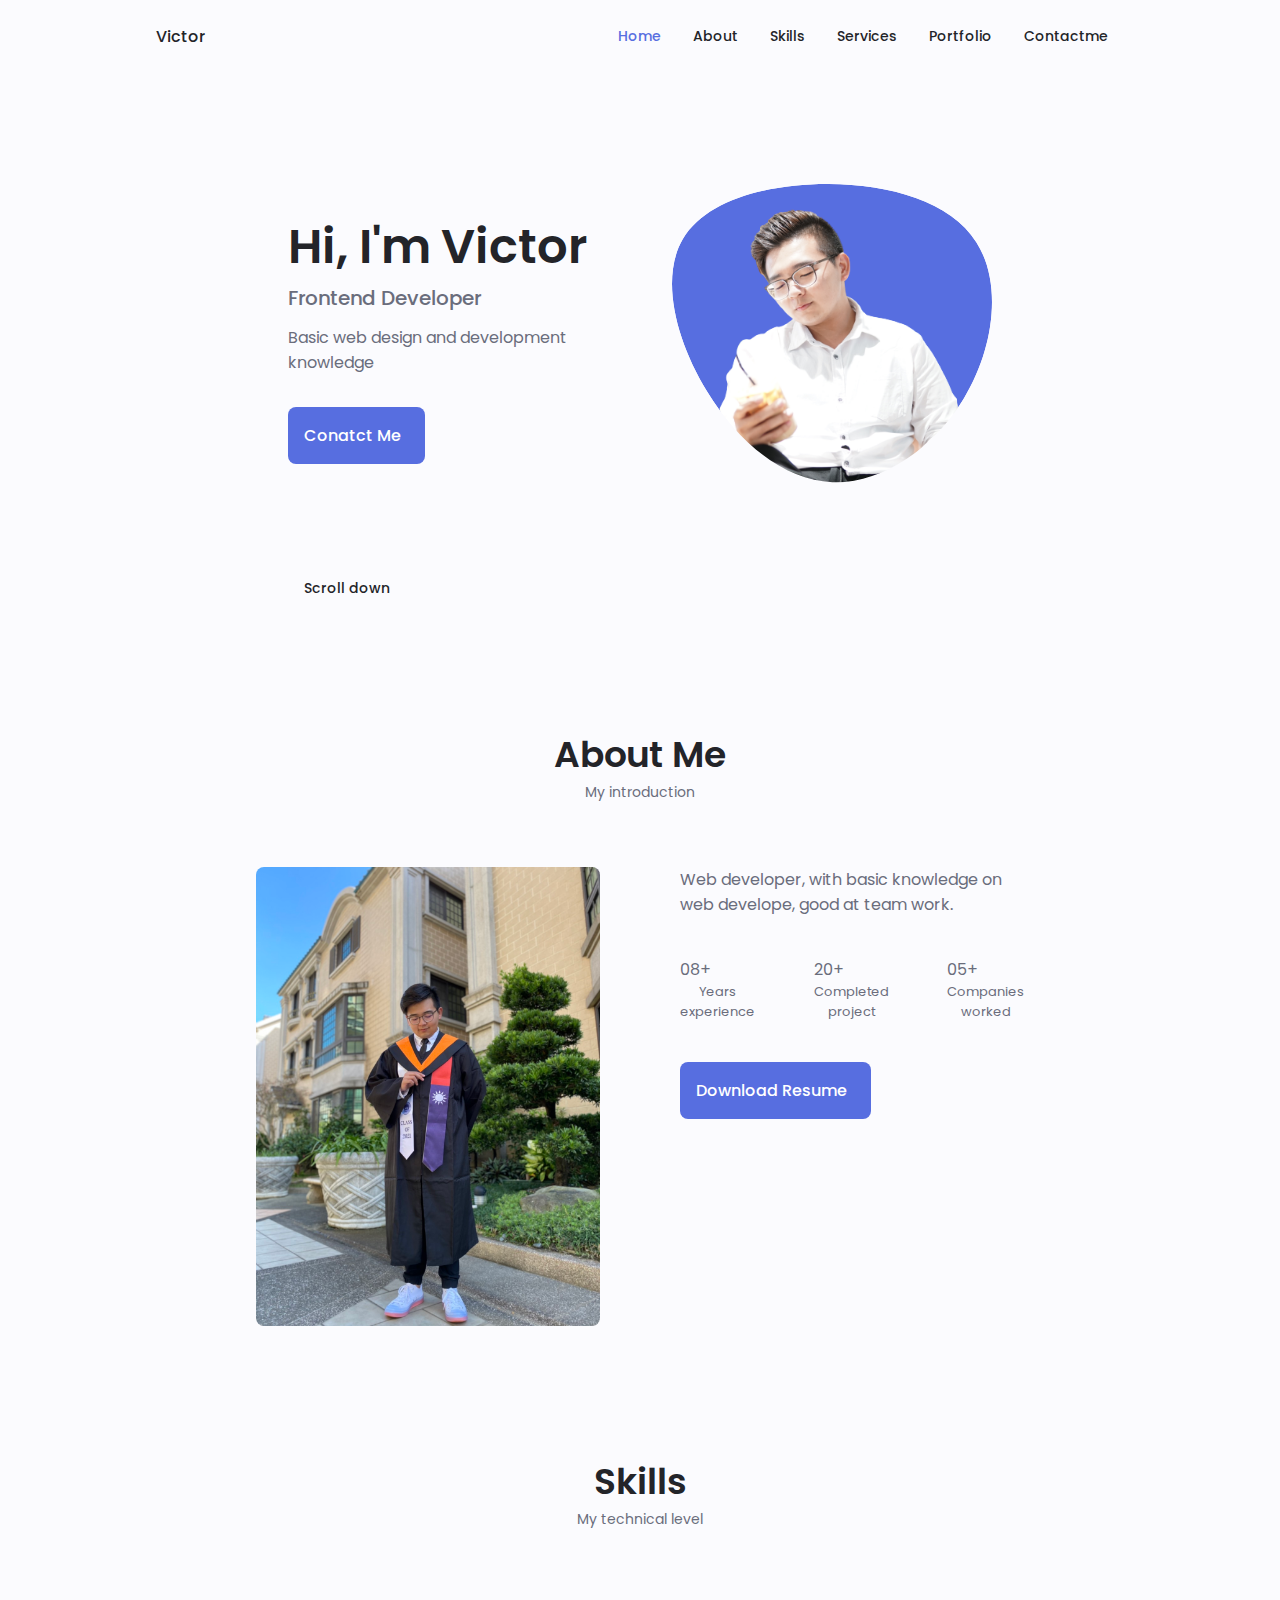
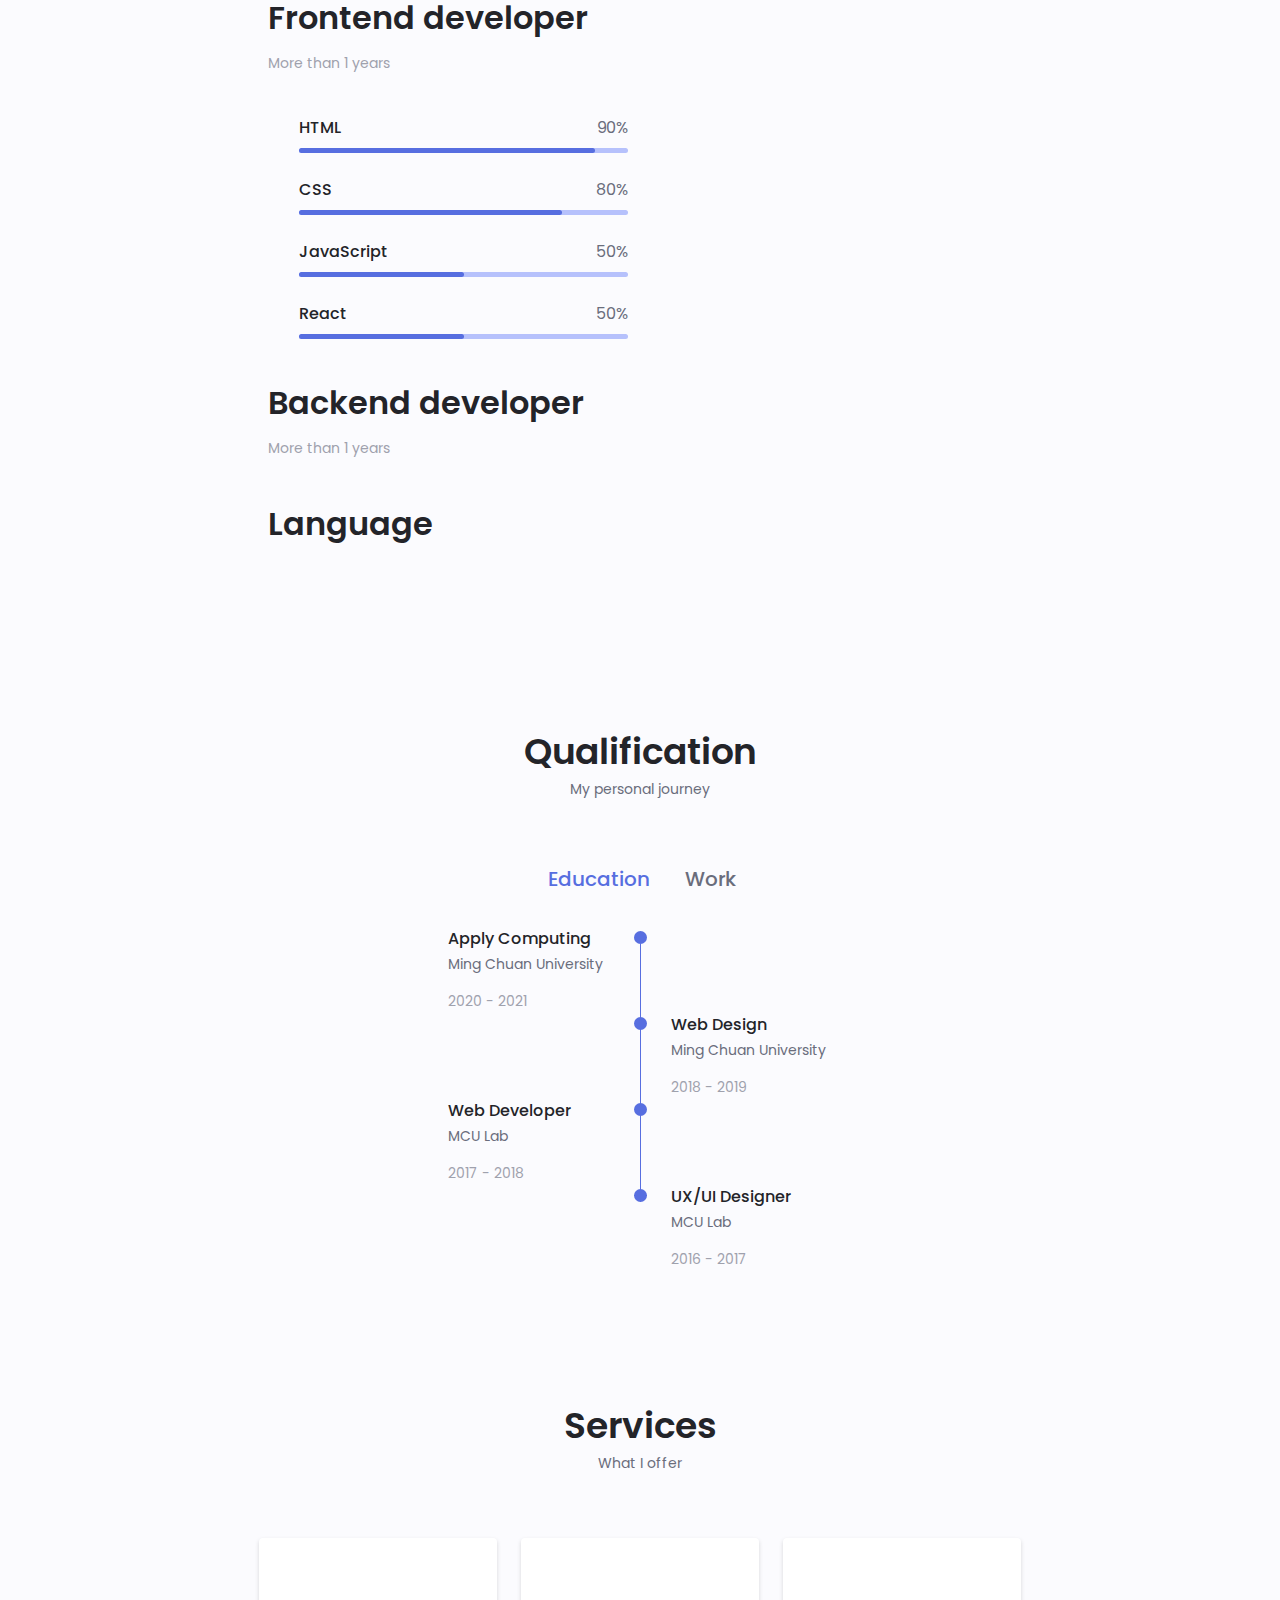
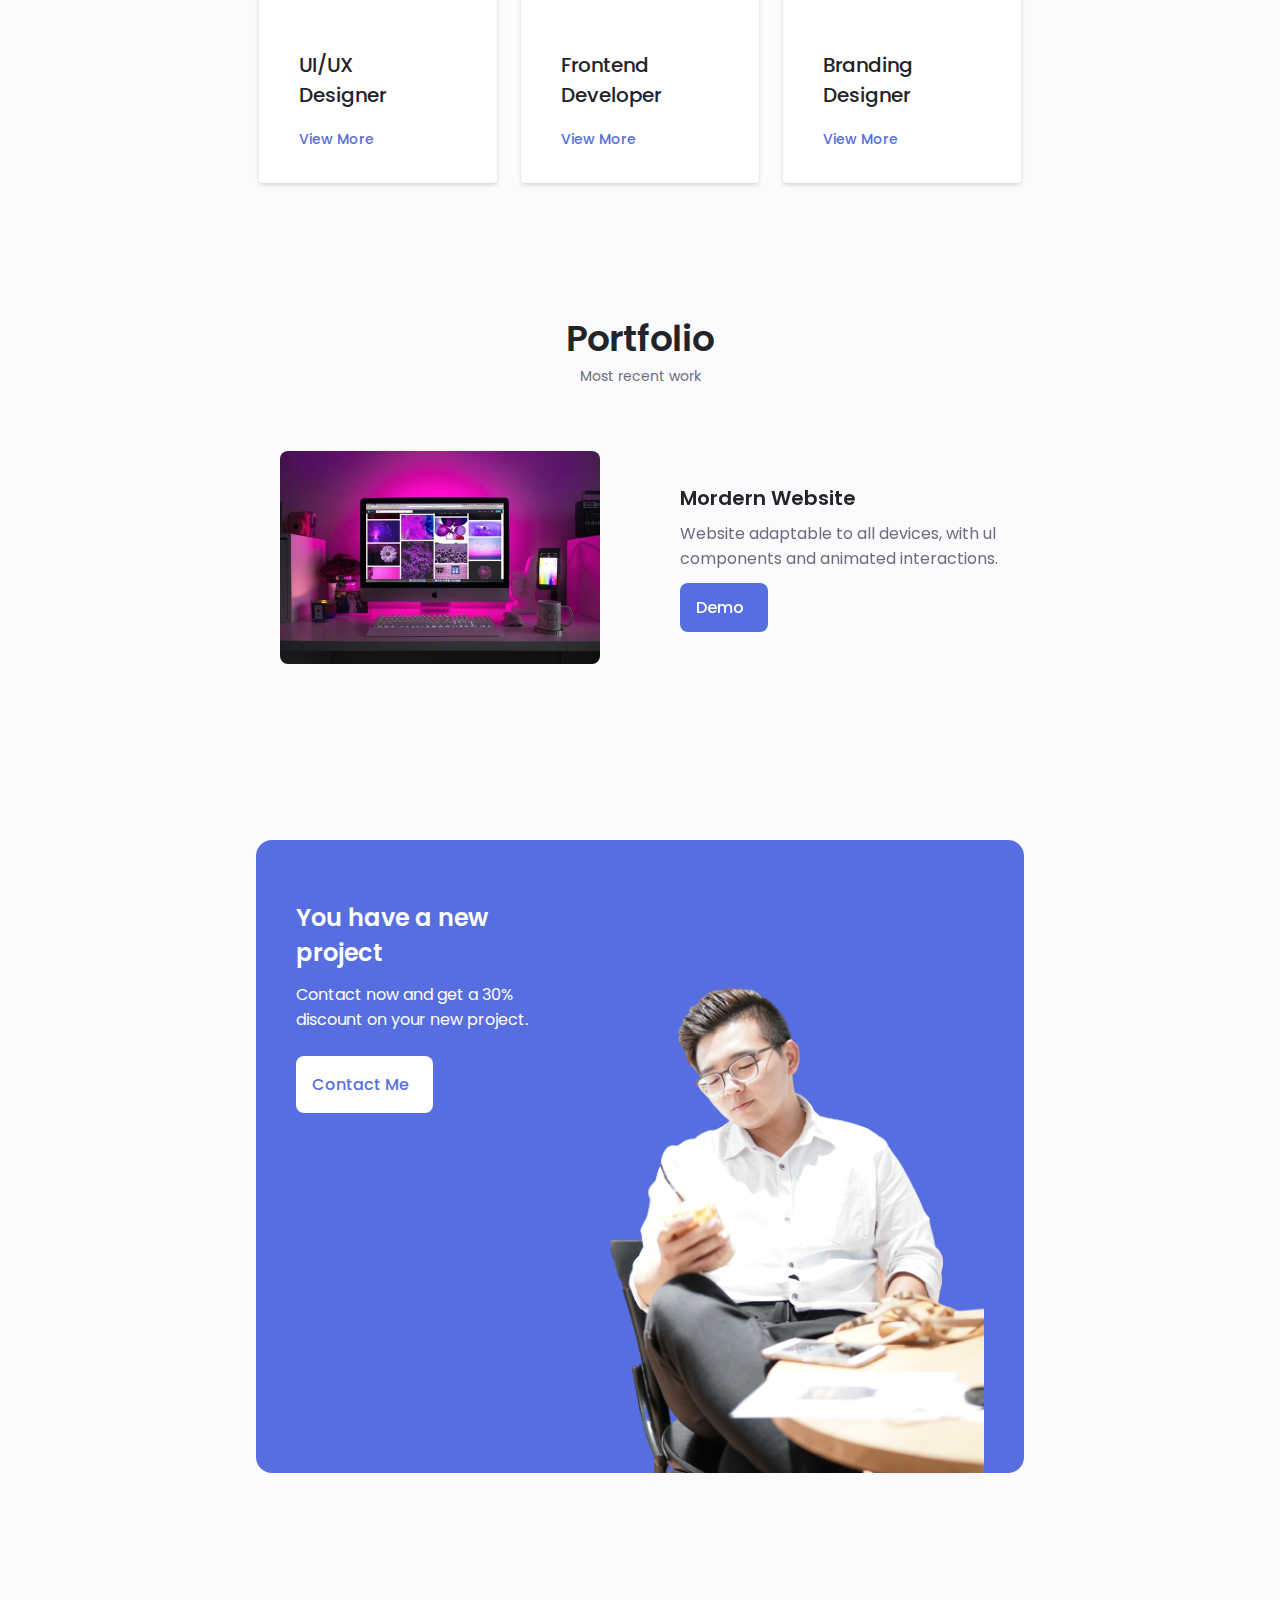
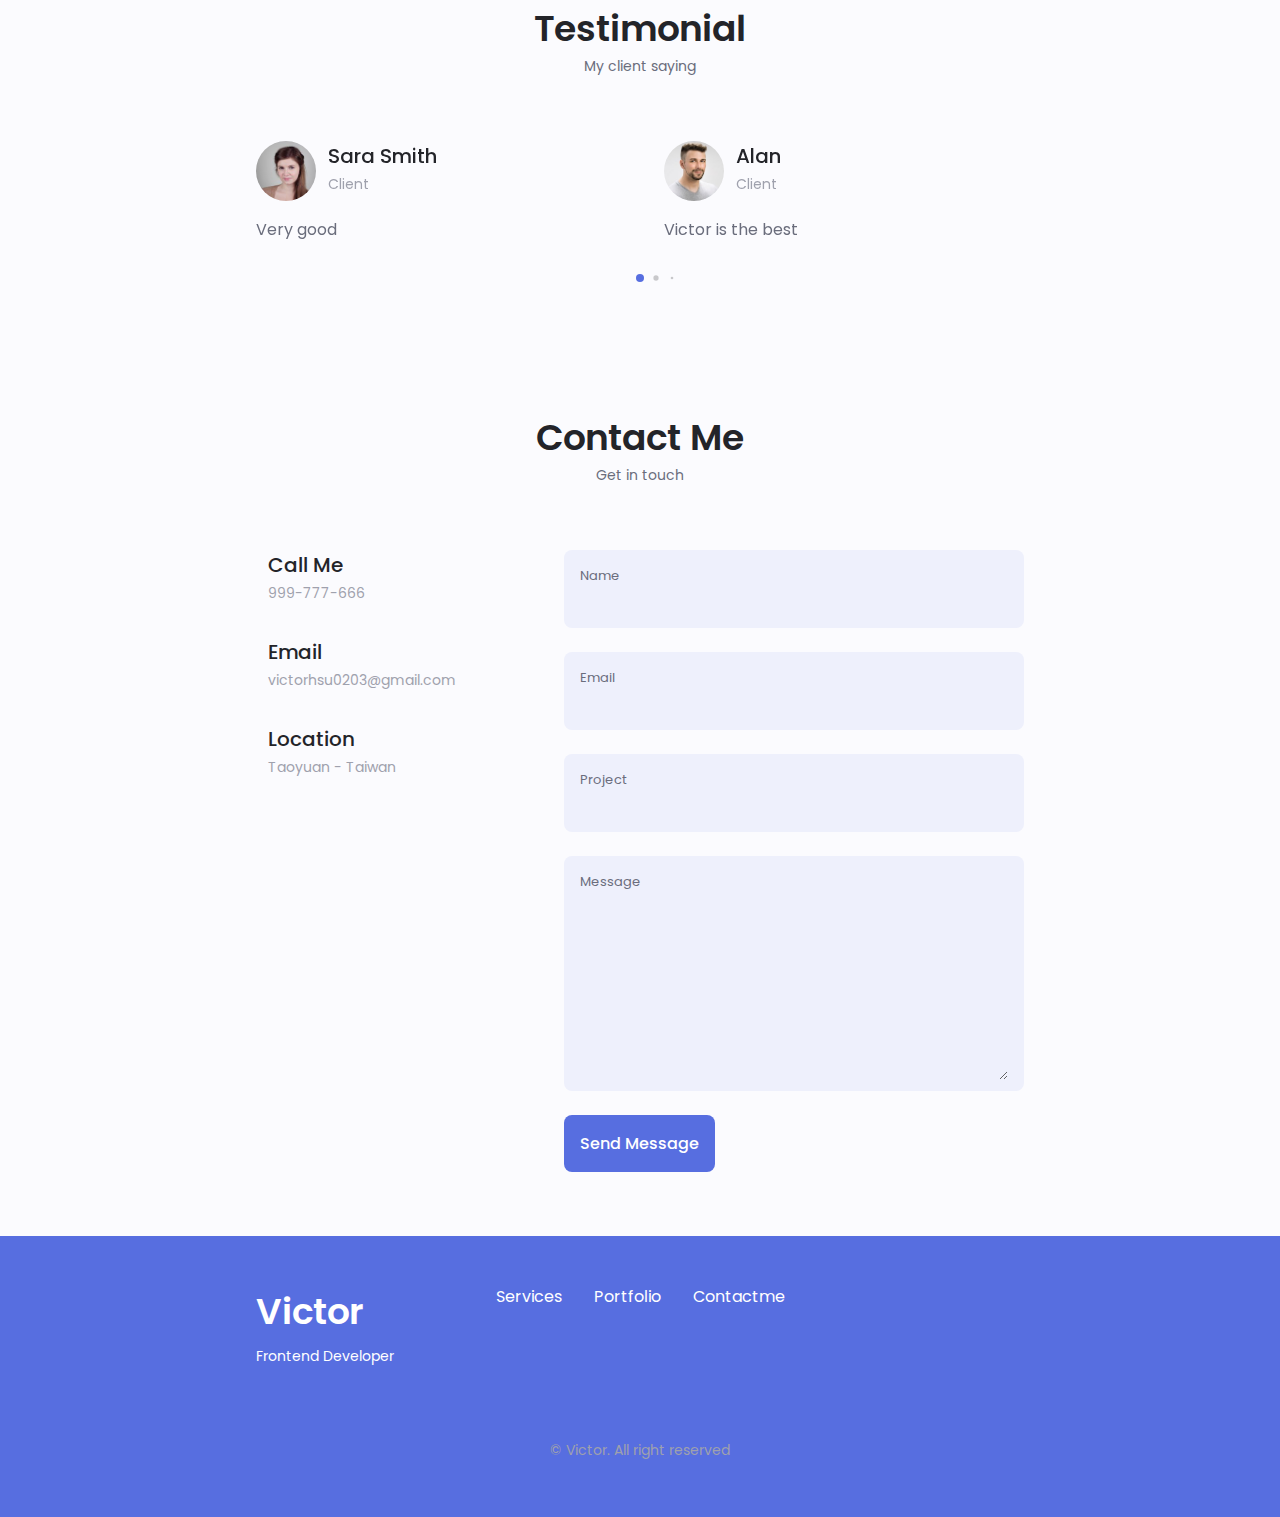
==== commit 40abb4ec: "Done" ====
--- a/Portfolio/index.html
+++ b/Portfolio/index.html
@@ -58,6 +58,8 @@
           <i class="uil uil-times nav__close" id="nav-close"></i>
         </div>
         <div class="nav__btns">
+          <!-- Theme change button -->
+          <i class="uil uil-moon change-theme" id="theme-button"></i>
           <div class="nav__toggle" id="nav-toggle">
             <i class="uil uil-apps"></i>
           </div>
@@ -960,7 +962,9 @@
     </footer>
 
     <!--==================== SCROLL TOP ====================-->
-
+    <a href="#" class="scrollup" id="scroll-up">
+      <i class="uil uil-arrow-up scrollup__icon"></i>
+    </a>
     <!--==================== SWIPER JS ====================-->
     <script src="js/swiper-bundle.min.js"></script>
 
--- a/Portfolio/css/style.css
+++ b/Portfolio/css/style.css
@@ -7,6 +7,7 @@
 
     /* ============Colors===========*/
     --hue-color: 230;
+
     /* HSL Color */
     --first-color: hsl(var(--hue-color), 69%, 61%);
     --first-color-second: hsl(var(--hue-color), 69%, 61%);
@@ -18,6 +19,8 @@
     --input-color: hsl(var(--hue-color), 70%, 96%);
     --body-color: hsl(var(--hue-color), 60%, 99%);
     --container-color: #fff;
+    --scroll-bar-color: hsl(var(--hue-color), 12%, 90%);
+    --scroll-thumb-color: hsl(var(--hue-color), 12%, 80%);
 
     /*========== Font and typography ==========*/
     --body-font:'Poppins', sans-serif; ;
@@ -66,10 +69,34 @@
 }
 
 /*========== Variables Dark theme ==========*/
-
+body.dark-theme{
+    /* HSL Color */
+    --first-color-second: hsl(var(--hue-color), 30%, 8%);
+    --title-color:hsl(var(--hue-color), 8%, 95%);
+    --text-color:hsl(var(--hue-color), 8%, 75%);
+    --input-color: hsl(var(--hue-color), 29%, 16%);
+    --body-color: hsl(var(--hue-color), 28%, 12%);
+    --container-color: hsl(var(--hue-color), 29%, 16%);
+    --scroll-bar-color: hsl(var(--hue-color), 12%, 48%);
+    --scroll-thumb-color: hsl(var(--hue-color), 12%, 36%);
+}
 
 /*========== Button Dark/Light ==========*/
-
+.nav__btns{
+    display: flex;
+    align-items: center;
+}
+
+.change-theme{
+    font-size: 1.25rem;
+    color: var(--title-color);
+    margin-right: var(--mb-1);
+    cursor: pointer;
+}
+
+.change-theme:hover{
+    color: var(--first-color);
+}
 
 /*==================== BASE ====================*/
 *{
@@ -431,7 +458,7 @@
 }
 
 .skill__title{
-    font-size: var(--h3-font-size);
+    font-size: var(--h4-font-size);
 }
 
 .skills__subtitle{
@@ -908,20 +935,311 @@
 }
 
 /*========== SCROLL UP ==========*/
-
+.scrollup{
+    position: fixed;
+    right: 1rem;
+    bottom: -20%;
+    background-color: var(--first-color);
+    opacity: .8;
+    padding: 0 .3rem;
+    border-radius: .4rem;
+    z-index: var(--z-tooltip);
+    transition: .4s;
+}
+
+.scrollup:hover{
+    background-color: var(--first-color-alt);
+}
+
+.scrollup__icon{
+    font-size: 1.5rem;
+    color: #fff;
+}
 
 /* Show scroll */
-
+.show-scroll{
+    bottom: 5rem;
+}
 
 /*========== SCROLL BAR ==========*/
-
-
+::-webkit-scrollbar{
+    width: .60rem;
+    background-color: var(--scroll-bar-color);
+    border-radius: .5rem;
+}
+
+::-webkit-scrollbar-thumb{
+    background-color: var(--scroll-thumb-color);
+    border-radius: .5rem;
+}
+
+::-webkit-scrollbar-thumb:hover{
+    background-color: var(--text-color-light);
+}
 /*==================== MEDIA QUERIES ====================*/
 /* For small devices */
-
+@media screen and (max-width: 350px) {
+    .container{
+        margin-left: var(--mb-1);
+        margin-right: var(--mb-1);
+    }
+    /* Nav */
+    .nav__menu{
+        padding: 2rem .25rem 4rem;
+    }
+    .nav__list{
+        column-gap: 0;
+    }
+    /* Home */
+    .home__content{
+        grid-template-columns: .25fr 3fr;
+    }
+    .home__blob{
+        width: 180px;
+    }
+    /* Skills */
+    .skills__title{
+        font-size: var(--normal-font-size);
+    }
+    /* Qualification */
+    .qualification__data{
+        gap: .5rem;
+    }
+    
+    .services__container{
+        grid-template-columns: max-content;
+        justify-content:center ;
+    }
+    .services__content{
+        padding-right: 3.5rem;
+    }
+    .services__modal{
+        padding: 0 .5rem;
+    }
+
+    .project__img{
+        width: 200px;
+    }
+
+    .testimonial__data,
+    .testimonial__header{
+        flex-direction: column;
+        align-items: center;
+    }
+    .testimonial__img{
+        margin-right: 0;
+        margin-bottom: var(--mb-0-25);
+    }
+    .testimonial__data,
+    .testimonial__description{
+        text-align: center;
+    }
+}
 
 /* For medium devices */
-
+@media screen and (min-width: 568px) {
+    .home__content{
+        grid-template-columns: max-content 1fr 1fr;
+    }
+    .home__data{
+        grid-column: initial;
+    }
+    .home__img{
+        order: 1;
+    }
+
+    .about__container,
+    .skills__container,
+    .portfolio__content,
+    .project__container,
+    .contact__container,
+    .footer__container{
+        grid-template-columns: repeat(2, 1fr);
+    }
+
+    .qualification__sections{
+        display: grid;
+        grid-template-columns: .6fr;
+        justify-content: center;
+    }
+}
+
+@media screen and (min-width: 768px) {
+    .container{
+        margin-left: auto;
+        margin-right: auto;
+    }
+
+    body{
+        margin: 0;
+    }
+
+    .section{
+        padding: 6rem 0 2rem;
+    }
+    .section__subtitle{
+        margin-bottom: 4rem;
+    }
+
+    .header{
+        top: 0;
+        bottom: initial;
+    }
+
+    .header,
+    .main,
+    .footer__container{
+        padding: 0 1rem;
+    }
+
+    .nav{
+        height: calc(var(--header-height) + 1.5rem);
+        column-gap: 1rem;
+    }
+    .nav__icon,
+    .nav__close,
+    .nav__toggle{
+        display: none;
+    }
+    .nav__list{
+        display: flex;
+        column-gap: 2rem;
+    }
+    .nav__menu{
+        margin-left: auto;
+    }
+    .change-theme{
+        margin: 0;
+    }
+
+    .home__container{
+        row-gap: 5rem;
+    }
+    .home__content{
+        padding-top: 5.5rem;
+        column-gap: 2rem;
+    }
+    .home__blob{
+        width: 270px;
+    }
+    .home__scroll{
+        display: block;
+    }
+    .home__scroll-button{
+        margin-left: 3rem;
+    }
+
+    .about__container{
+        column-gap: 5rem;
+    }
+    .about__img{
+        width: 350px;
+    }
+    .about__description{
+        text-align: initial;
+    }
+    .about__info{
+        justify-content: space-between;
+    }
+    .about__buttons{
+        justify-content: initial;
+    }
+
+    .qualification__tabs{
+        justify-content: center;
+    }
+    .qualification__button{
+        margin: 0 var(--mb-1);
+    }
+    .qualification__sections{
+        grid-template-columns: .5fr;
+    }
+
+    .services__container{
+        grid-template-columns: repeat(3, 218px);
+        justify-content: center;
+    }
+    .services__icon{
+        font-size: 2rem;
+    }
+    .services__content{
+        padding: 6rem 0 2rem 2.5rem;
+    }
+    .services__modal-content{
+        width: 450px;
+    }
+    .portfolio__img{
+        width: 320px;
+    }
+    .portfolio__content{
+        align-items: center;
+    }
+
+    .project{
+        text-align: initial;
+    }
+    .project__bg{
+        background: none;
+    }
+    .project__container{
+        background-color: var(--first-color-second);
+        border-radius: 1rem;
+        padding: 3rem 2.5rem 0;
+        grid-template-columns: 1fr max-content;
+        column-gap: 3rem;
+    } 
+    .project__data{
+        padding-top: .8rem;
+    }
+
+    .footer__container{
+        grid-template-columns: repeat(3,1fr);
+    }
+    .footer__bg{
+        padding: 3rem 0 3.5rem;
+    }
+    .footer__links{
+        flex-direction: row;
+        column-gap: 2rem;
+    }
+    .footer__socials{
+        justify-self: flex-end;
+    }
+    .footer__copy{
+        margin-top: 4.5rem;
+    }
+}
 
 /* For large devices */
-
+@media screen and (min-width: 1024px) {
+    .header,
+    .main,
+    .footer__container{
+        padding: 0;
+    }
+
+    .home__blob{
+        width: 320px;
+    }
+    .home__social{
+        transform: translateX(-6rem);
+    }
+    
+    .services__container{
+        grid-template-columns: repeat(3, 238px);
+    }
+
+    .portfolio__content{
+        column-gap: 5rem;
+    }
+    .swiper-portfolio-icon{
+        font-size: 3.5rem;
+    }
+    
+    .contact__form{
+        width: 460px;
+    }
+    .contact__input{
+        grid-template-columns: repeat(2,1fr);
+    }
+}
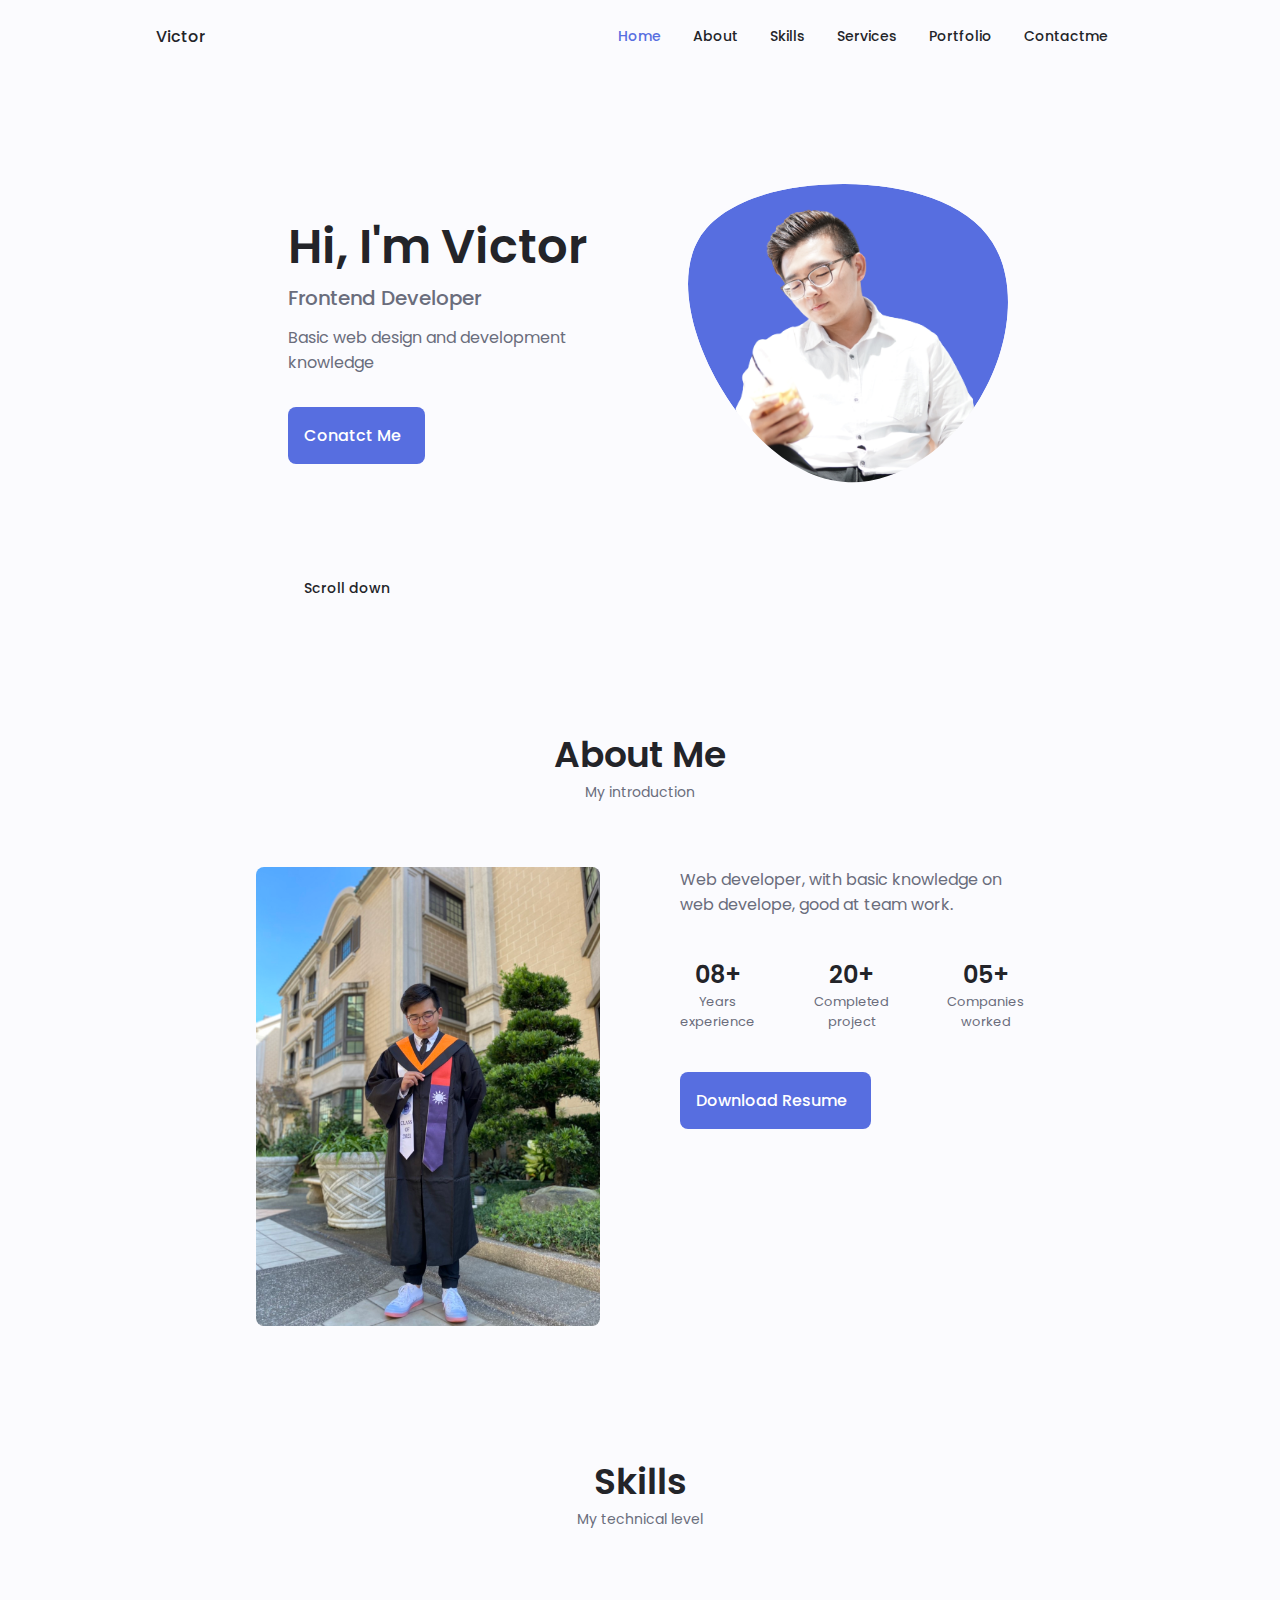
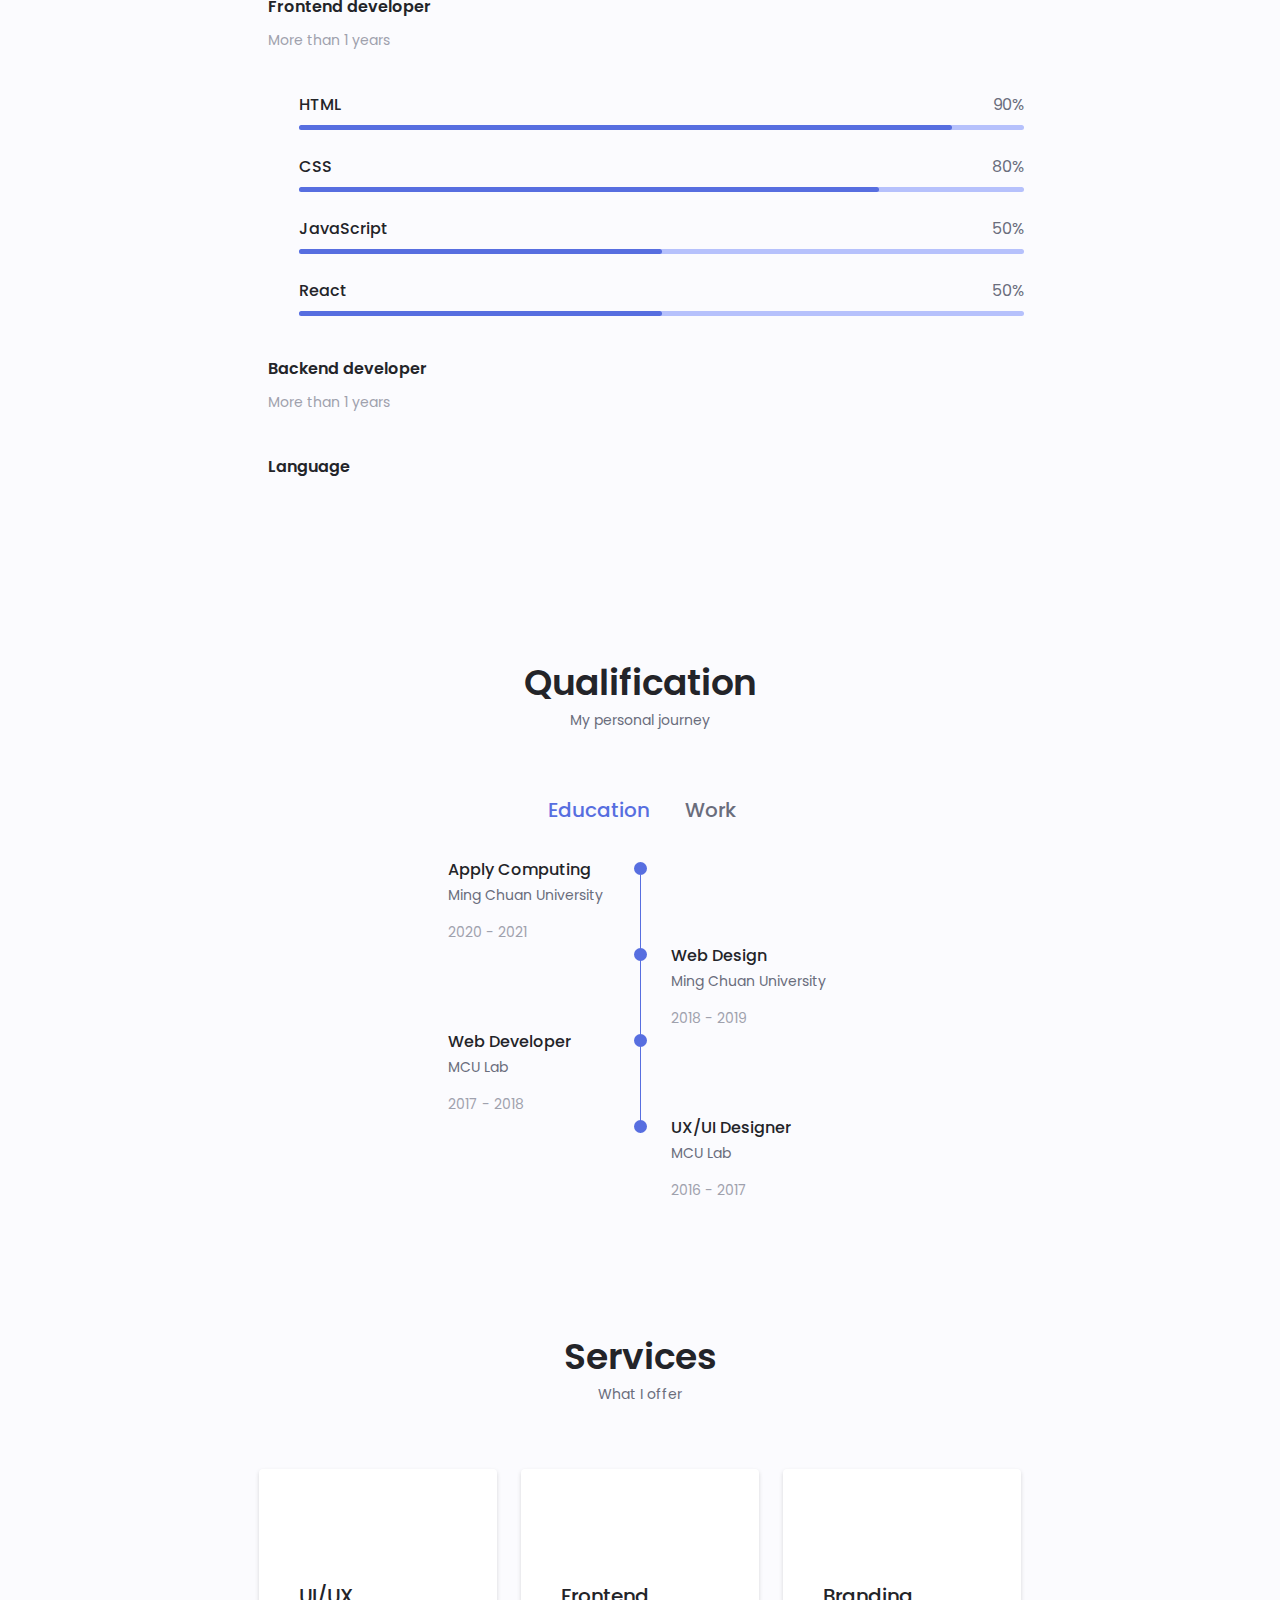
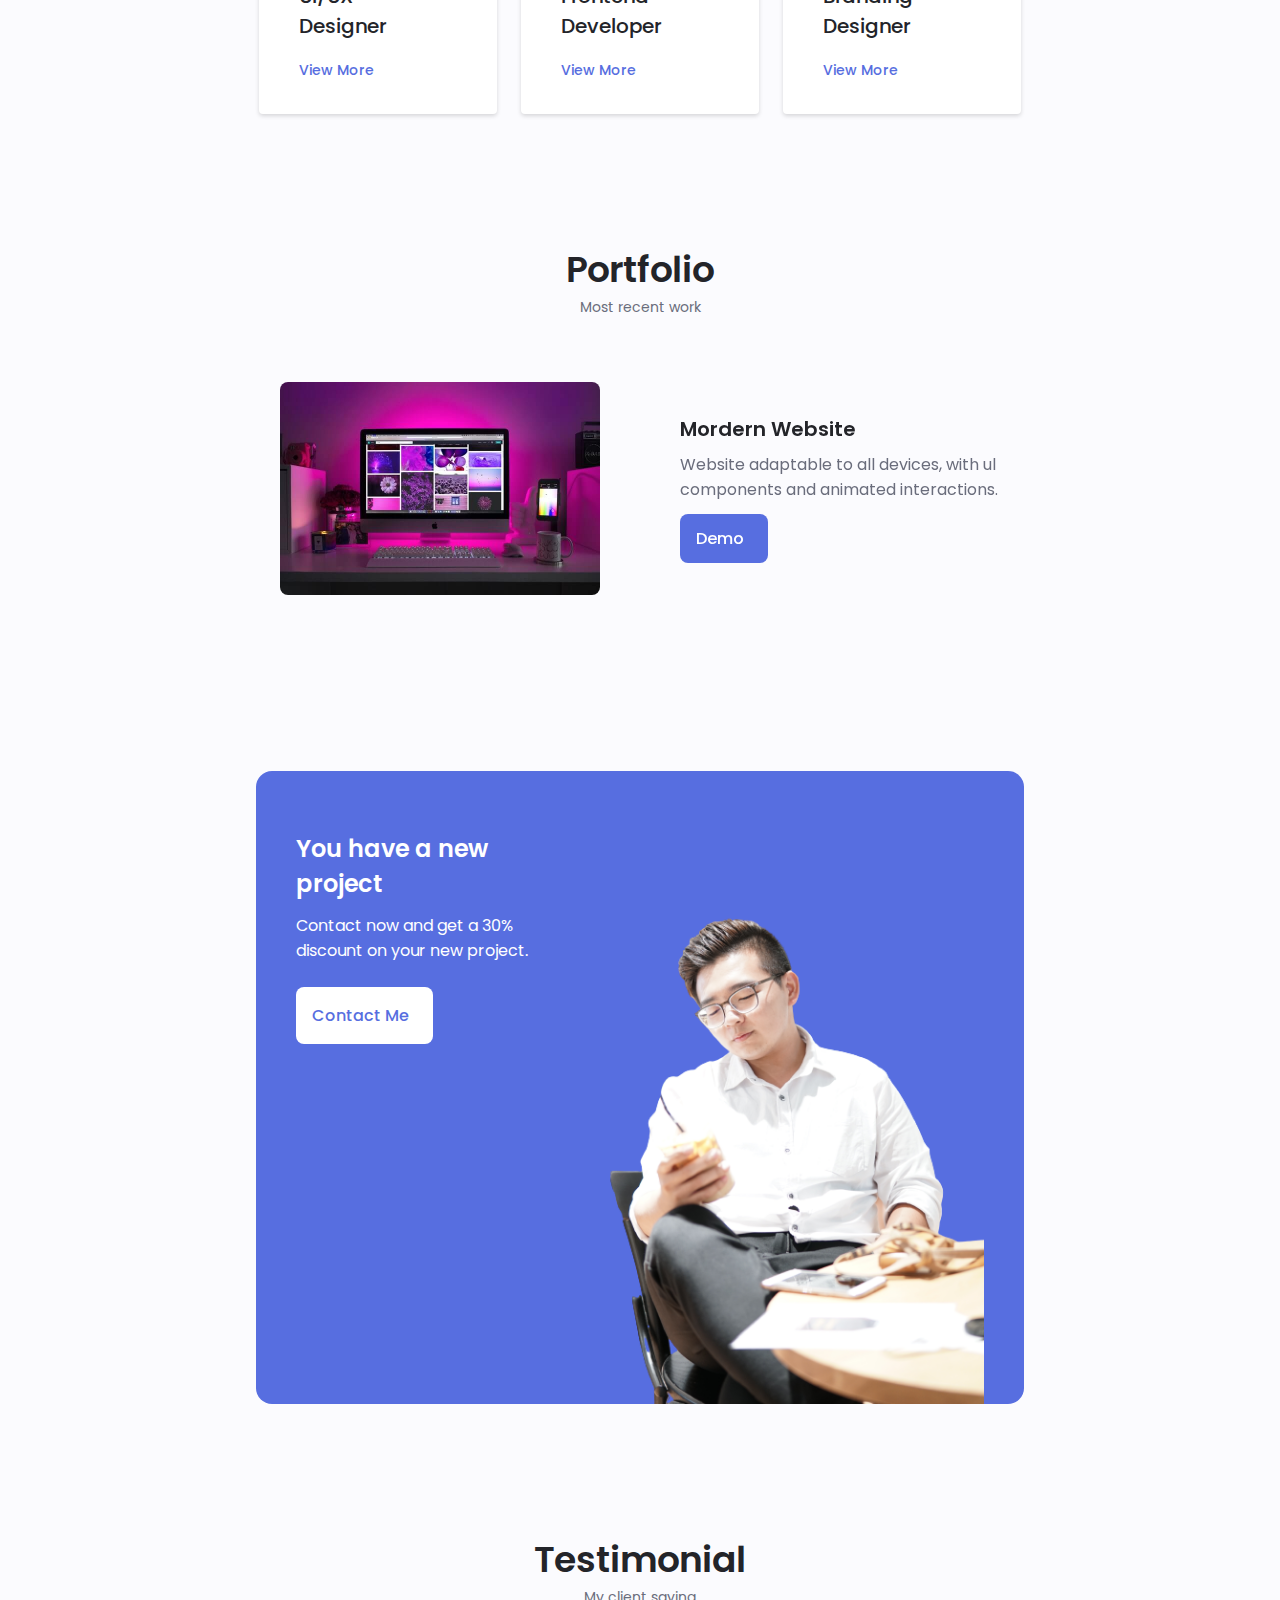
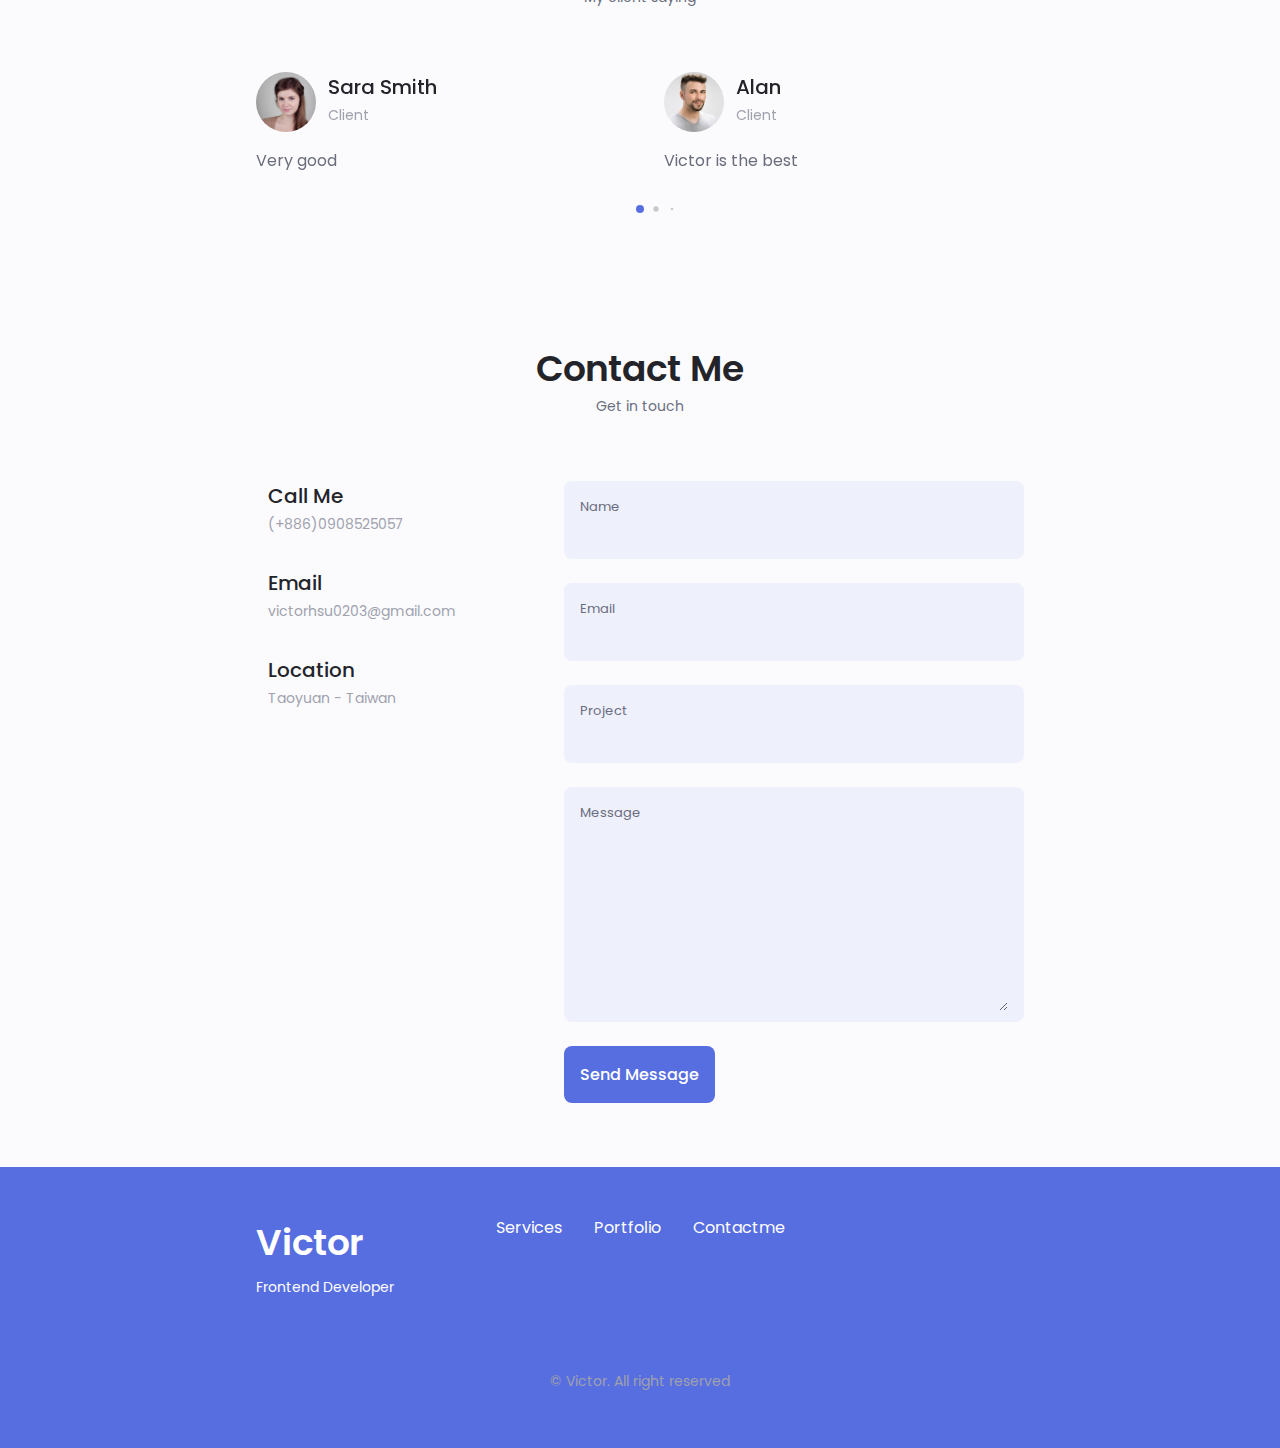
==== commit 2615a40d: "." ====
--- a/Portfolio/index.html
+++ b/Portfolio/index.html
@@ -163,15 +163,15 @@
             </p>
             <div class="about__info">
               <div>
-                <span class="about__into-title">08+</span>
+                <span class="about__info-title">08+</span>
                 <span class="about__info-name">Years <br />experience</span>
               </div>
               <div>
-                <span class="about__into-title">20+</span>
+                <span class="about__info-title">20+</span>
                 <span class="about__info-name">Completed <br />project</span>
               </div>
               <div>
-                <span class="about__into-title">05+</span>
+                <span class="about__info-title">05+</span>
                 <span class="about__info-name">Companies<br />worked</span>
               </div>
             </div>
@@ -851,7 +851,7 @@
 
               <div>
                 <h3 class="contact__title">Call Me</h3>
-                <span class="contact__subtitle">999-777-666</span>
+                <span class="contact__subtitle">(+886)0908525057</span>
               </div>
             </div>
 
@@ -933,13 +933,6 @@
           </ul>
 
           <div class="footer__socials">
-            <a
-              href="https://www.facebook.com/profile.php?id=100001303732622"
-              target="_blank"
-              class="footer__social"
-            >
-              <i class="uil uil-facebook-f"></i>
-            </a>
             <a
               href="https://www.instagram.com/victor.0203/"
               target="_blank"
--- a/Portfolio/css/style.css
+++ b/Portfolio/css/style.css
@@ -457,7 +457,7 @@
     margin-right: var(--mb-0-75);
 }
 
-.skill__title{
+.skills__titles{
     font-size: var(--h4-font-size);
 }
 
@@ -998,7 +998,7 @@
         width: 180px;
     }
     /* Skills */
-    .skills__title{
+    .skills__titles{
         font-size: var(--normal-font-size);
     }
     /* Qualification */
@@ -1046,10 +1046,10 @@
     }
     .home__img{
         order: 1;
+        justify-self: center;
     }
 
     .about__container,
-    .skills__container,
     .portfolio__content,
     .project__container,
     .contact__container,
